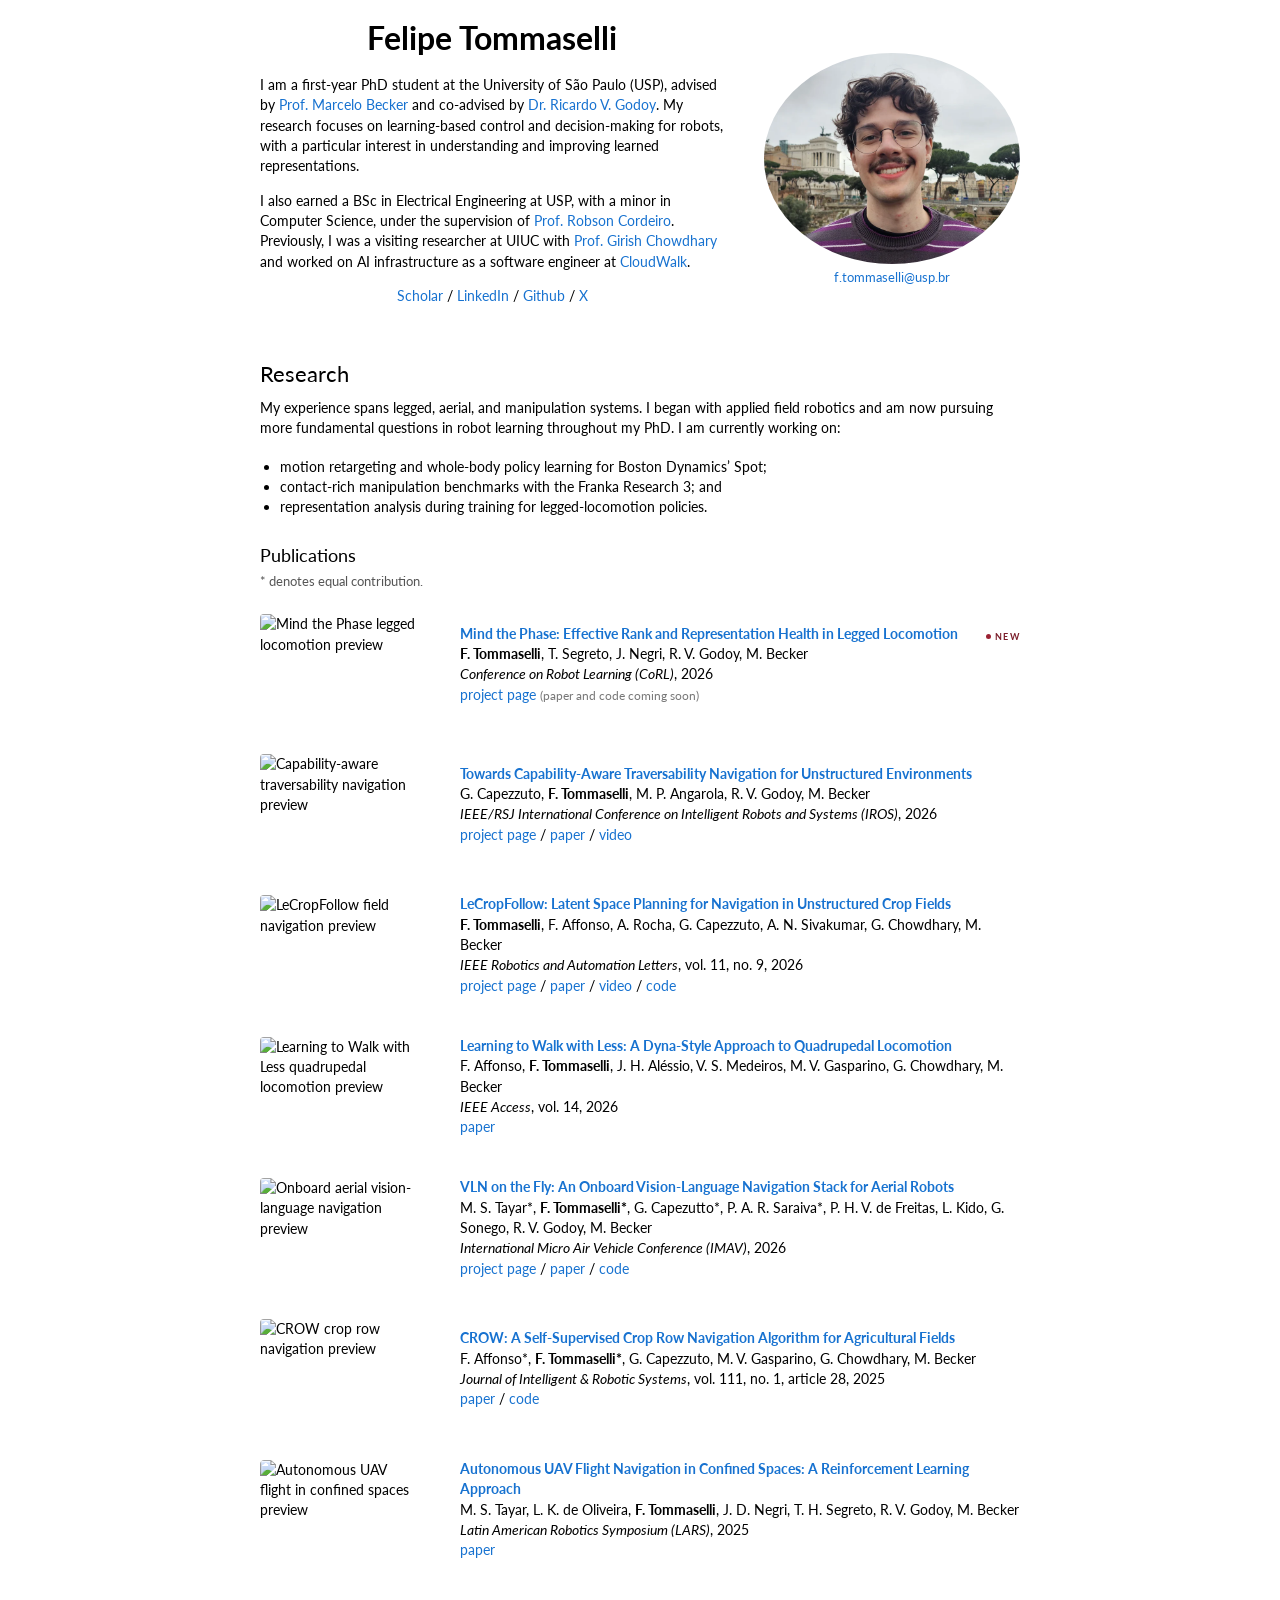
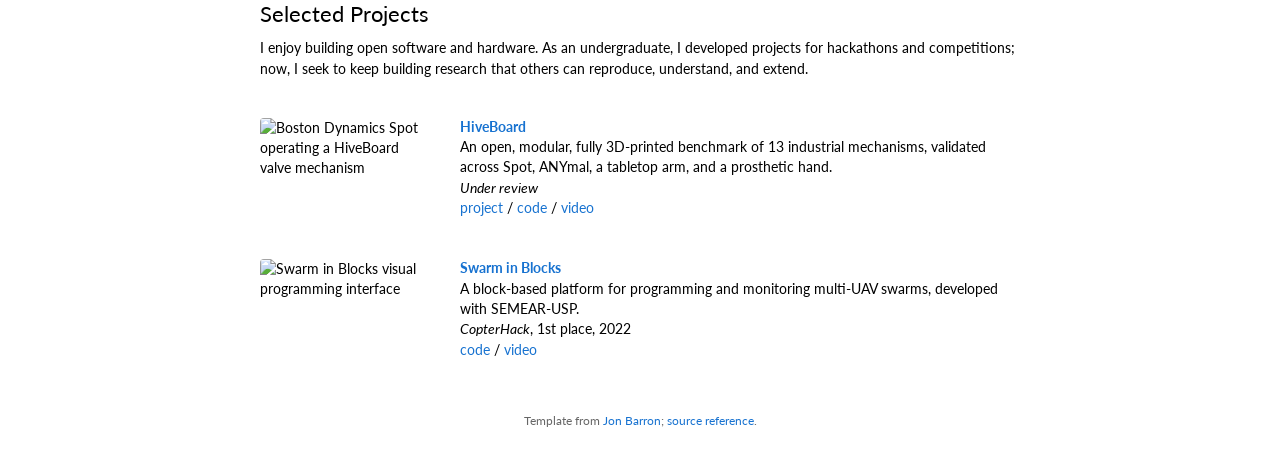
==== index.html @ f94e6b0d "Link Mind the Phase project page" ====
<!DOCTYPE HTML>
<html lang="en">
<head>
  <meta charset="utf-8">
  <meta name="viewport" content="width=device-width, initial-scale=1">
  <meta name="author" content="Felipe Tommaselli">
  <meta name="description" content="Felipe Tommaselli is a PhD student at the University of São Paulo researching robot learning, control, and learned representations.">
  <meta name="google-site-verification" content="r43neCd9XJx82lfIpODkr5CXojvbNkreUWlnUHrsVcg">
  <title>Felipe Tommaselli | Robotics and Robot Learning</title>
  <link rel="canonical" href="https://felipe-tommaselli.github.io/">
  <meta property="og:type" content="profile">
  <meta property="og:title" content="Felipe Tommaselli | Robotics and Robot Learning">
  <meta property="og:description" content="PhD student at the University of São Paulo researching robot learning, control, and learned representations.">
  <meta property="og:url" content="https://felipe-tommaselli.github.io/">
  <meta property="og:image" content="https://felipe-tommaselli.github.io/images/profile.png">
  <meta property="og:image:width" content="800">
  <meta property="og:image:height" content="660">
  <meta property="profile:first_name" content="Felipe">
  <meta property="profile:last_name" content="Tommaselli">
  <meta name="twitter:card" content="summary">
  <meta name="twitter:title" content="Felipe Tommaselli | Robotics and Robot Learning">
  <meta name="twitter:description" content="PhD student at the University of São Paulo researching robot learning, control, and learned representations.">
  <meta name="twitter:image" content="https://felipe-tommaselli.github.io/images/profile.png">
  <meta name="twitter:creator" content="@f_tommaselli">
  <link rel="icon" href="images/favicon.png?v=20260905" type="image/png" sizes="64x64">
  <link rel="preconnect" href="https://fonts.googleapis.com">
  <link rel="preconnect" href="https://fonts.gstatic.com" crossorigin>
  <link rel="stylesheet" href="https://fonts.googleapis.com/css2?family=Lato:wght@400;700&display=swap">
  <link rel="stylesheet" href="stylesheet.css">
  <script type="application/ld+json">
    {
      "@context": "https://schema.org",
      "@type": "Person",
      "@id": "https://felipe-tommaselli.github.io/#person",
      "name": "Felipe Tommaselli",
      "url": "https://felipe-tommaselli.github.io/",
      "image": "https://felipe-tommaselli.github.io/images/profile.png",
      "jobTitle": "PhD Student",
      "affiliation": {
        "@type": "CollegeOrUniversity",
        "name": "University of São Paulo",
        "alternateName": "USP",
        "url": "https://www5.usp.br/"
      },
      "sameAs": [
        "https://scholar.google.com/citations?user=82s0cFIAAAAJ",
        "https://www.linkedin.com/in/felipe-tommaselli-385a9b1a4/",
        "https://github.com/Felipe-Tommaselli",
        "https://x.com/f_tommaselli"
      ]
    }
  </script>
</head>
<body>
  <main class="page">
    <table class="layout" role="presentation">
      <tbody>
        <tr class="header-row">
          <td class="intro-cell">
            <h1 class="name">Felipe Tommaselli</h1>
            <p>
              I am a first-year PhD student at the University of São Paulo (USP), advised by <a href="https://orcid.org/0000-0002-7508-5817" target="_blank" rel="noopener noreferrer">Prof. Marcelo Becker</a> and co-advised by <a href="https://www.ricardovgodoy.com/" target="_blank" rel="noopener noreferrer">Dr. Ricardo V. Godoy</a>. My research focuses on learning-based control and decision-making for robots, with a particular interest in understanding and improving learned representations.
            </p>
            <p>
              I also earned a BSc in Electrical Engineering at USP, with a minor in Computer Science, under the supervision of <a href="https://db.cs.cmu.edu/people/robson-cordeiro/" target="_blank" rel="noopener noreferrer">Prof. Robson Cordeiro</a>. Previously, I was a visiting researcher at UIUC with <a href="https://robotics.illinois.edu/people/girish-chowdhary/" target="_blank" rel="noopener noreferrer">Prof. Girish Chowdhary</a> and worked on AI infrastructure as a software engineer at <a href="https://github.com/cloudwalk" target="_blank" rel="noopener noreferrer">CloudWalk</a>.
            </p>
            <p class="profile-links">
              <a href="https://scholar.google.com/citations?user=82s0cFIAAAAJ&amp;hl=pt-BR" target="_blank" rel="noopener noreferrer">Scholar</a>
              <span aria-hidden="true"> / </span>
              <a href="https://www.linkedin.com/in/felipe-tommaselli-385a9b1a4/" target="_blank" rel="noopener noreferrer">LinkedIn</a>
              <span aria-hidden="true"> / </span>
              <a href="https://github.com/Felipe-Tommaselli" target="_blank" rel="noopener noreferrer">Github</a>
              <span aria-hidden="true"> / </span>
              <a href="https://x.com/f_tommaselli" target="_blank" rel="noopener noreferrer">X</a>
            </p>
          </td>
          <td class="portrait-cell">
            <img class="portrait" src="images/profile.webp?v=20260905" alt="Felipe Tommaselli" width="800" height="660">
            <a class="portrait-email" href="mailto:f.tommaselli@usp.br">f.tommaselli@usp.br</a>
          </td>
        </tr>
      </tbody>
    </table>

    <h2 class="section-heading">Research</h2>
    <p>
      My experience spans legged, aerial, and manipulation systems. I began with applied field robotics and am now pursuing more fundamental questions in robot learning throughout my PhD. I am currently working on:
    </p>
    <ul>
      <li>motion retargeting and whole-body policy learning for Boston Dynamics’ Spot;</li>
      <li>contact-rich manipulation benchmarks with the Franka Research 3; and</li>
      <li>representation analysis during training for legged-locomotion policies.</li>
    </ul>
    <h3>Publications</h3>

    <p class="publication-note">* denotes equal contribution.</p>
    <table class="publications" role="presentation">
      <tbody>
        <tr class="publication-row">
          <td class="preview-cell"><div class="one"><img src="images/publications/mind-the-phase.gif" alt="Mind the Phase legged locomotion preview"></div></td>
          <td class="publication-cell">
            <div class="title-line">
              <a href="https://felipe-tommaselli.github.io/MindThePhase/" target="_blank" rel="noopener noreferrer"><span class="papertitle">Mind the Phase: Effective Rank and Representation Health in Legged Locomotion</span></a>
              <span class="badge-new" aria-label="New publication">NEW</span>
            </div>
            <strong>F. Tommaselli</strong>, T. Segreto, J. Negri, R. V. Godoy, M. Becker
            <br><em>Conference on Robot Learning (CoRL)</em>, 2026
            <br><a href="https://felipe-tommaselli.github.io/MindThePhase/" target="_blank" rel="noopener noreferrer">project page</a> <span class="paper-note">(paper and code coming soon)</span>
          </td>
        </tr>
        <tr class="publication-row">
          <td class="preview-cell"><div class="one"><img class="preview-left" src="images/publications/capability-aware-traversability.gif" alt="Capability-aware traversability navigation preview"></div></td>
          <td class="publication-cell">
            <a href="https://capability-aware-traversability.github.io/" target="_blank" rel="noopener noreferrer"><span class="papertitle">Towards Capability-Aware Traversability Navigation for Unstructured Environments</span></a>
            <br>G. Capezzuto, <strong>F. Tommaselli</strong>, M. P. Angarola, R. V. Godoy, M. Becker
            <br><em>IEEE/RSJ International Conference on Intelligent Robots and Systems (IROS)</em>, 2026
            <br><a href="https://capability-aware-traversability.github.io/" target="_blank" rel="noopener noreferrer">project page</a> / <a href="https://arxiv.org/abs/2607.20679" target="_blank" rel="noopener noreferrer">paper</a> / <a href="https://www.youtube.com/watch?v=6MZS3EgpG2I" target="_blank" rel="noopener noreferrer">video</a>
          </td>
        </tr>
        <tr class="publication-row">
          <td class="preview-cell"><div class="one"><img src="images/publications/lecropfollow.gif" alt="LeCropFollow field navigation preview"></div></td>
          <td class="publication-cell">
            <a href="https://felipe-tommaselli.github.io/lecropfollow/" target="_blank" rel="noopener noreferrer"><span class="papertitle">LeCropFollow: Latent Space Planning for Navigation in Unstructured Crop Fields</span></a>
            <br><strong>F. Tommaselli</strong>, F. Affonso, A. Rocha, G. Capezzuto, A. N. Sivakumar, G. Chowdhary, M. Becker
            <br><em>IEEE Robotics and Automation Letters</em>, vol. 11, no. 9, 2026
            <br><a href="https://felipe-tommaselli.github.io/lecropfollow/" target="_blank" rel="noopener noreferrer">project page</a> / <a href="https://ieeexplore.ieee.org/document/11594425" target="_blank" rel="noopener noreferrer">paper</a> / <a href="https://www.youtube.com/watch?v=hV1fDjQsgOs" target="_blank" rel="noopener noreferrer">video</a> / <a href="https://github.com/Felipe-Tommaselli/lecropfollow" target="_blank" rel="noopener noreferrer">code</a>
          </td>
        </tr>
        <tr class="publication-row">
          <td class="preview-cell"><div class="one"><img src="images/publications/learning-to-walk-with-less.gif" alt="Learning to Walk with Less quadrupedal locomotion preview"></div></td>
          <td class="publication-cell">
            <a href="https://arxiv.org/abs/2509.06296" target="_blank" rel="noopener noreferrer"><span class="papertitle">Learning to Walk with Less: A Dyna-Style Approach to Quadrupedal Locomotion</span></a>
            <br>F. Affonso, <strong>F. Tommaselli</strong>, J. H. Aléssio, V. S. Medeiros, M. V. Gasparino, G. Chowdhary, M. Becker
            <br><em>IEEE Access</em>, vol. 14, 2026
            <br><a href="https://arxiv.org/abs/2509.06296" target="_blank" rel="noopener noreferrer">paper</a>
          </td>
        </tr>
        <tr class="publication-row">
          <td class="preview-cell"><div class="one"><img src="images/publications/vln-on-the-fly.gif" alt="Onboard aerial vision-language navigation preview"></div></td>
          <td class="publication-cell">
            <a href="https://vln-on-the-fly.github.io/" target="_blank" rel="noopener noreferrer"><span class="papertitle">VLN on the Fly: An Onboard Vision-Language Navigation Stack for Aerial Robots</span></a>
            <br>M. S. Tayar*, <strong>F. Tommaselli*</strong>, G. Capezutto*, P. A. R. Saraiva*, P. H. V. de Freitas, L. Kido, G. Sonego, R. V. Godoy, M. Becker
            <br><em>International Micro Air Vehicle Conference (IMAV)</em>, 2026
            <br><a href="https://vln-on-the-fly.github.io/" target="_blank" rel="noopener noreferrer">project page</a> / <a href="https://www.researchgate.net/publication/412189747_VLN_on_the_Fly_An_Onboard_Vision-Language_Navigation_Stack_for_Aerial_Robots" target="_blank" rel="noopener noreferrer">paper</a> / <a href="https://github.com/peDrontonio/VLNontheFly" target="_blank" rel="noopener noreferrer">code</a>
          </td>
        </tr>
        <tr class="publication-row">
          <td class="preview-cell"><div class="one"><img src="images/publications/crow.gif" alt="CROW crop row navigation preview"></div></td>
          <td class="publication-cell">
            <a href="https://link.springer.com/article/10.1007/s10846-025-02219-2" target="_blank" rel="noopener noreferrer"><span class="papertitle">CROW: A Self-Supervised Crop Row Navigation Algorithm for Agricultural Fields</span></a>
            <br>F. Affonso*, <strong>F. Tommaselli*</strong>, G. Capezzuto, M. V. Gasparino, G. Chowdhary, M. Becker
            <br><em>Journal of Intelligent &amp; Robotic Systems</em>, vol. 111, no. 1, article 28, 2025
            <br><a href="https://link.springer.com/article/10.1007/s10846-025-02219-2" target="_blank" rel="noopener noreferrer">paper</a> / <a href="https://github.com/faffonso/CROW" target="_blank" rel="noopener noreferrer">code</a>
          </td>
        </tr>
        <tr class="publication-row">
          <td class="preview-cell"><div class="one uav-focus-frame"><img class="uav-focus" src="images/publications/uav-confined-spaces.gif" alt="Autonomous UAV flight in confined spaces preview"></div></td>
          <td class="publication-cell">
            <a href="https://arxiv.org/abs/2508.16807" target="_blank" rel="noopener noreferrer"><span class="papertitle">Autonomous UAV Flight Navigation in Confined Spaces: A Reinforcement Learning Approach</span></a>
            <br>M. S. Tayar, L. K. de Oliveira, <strong>F. Tommaselli</strong>, J. D. Negri, T. H. Segreto, R. V. Godoy, M. Becker
            <br><em>Latin American Robotics Symposium (LARS)</em>, 2025
            <br><a href="https://arxiv.org/abs/2508.16807" target="_blank" rel="noopener noreferrer">paper</a>
          </td>
        </tr>
        <!-- <tr class="publication-row">
          <td class="preview-cell"><div class="one"><img src="images/publications/cropfollowrl.gif" alt="CropFollowRL under-canopy navigation preview"></div></td>
          <td class="publication-cell">
            <a href="https://nature-bots.github.io/assets/camera-ready/CropFollowRL_Arun.pdf" target="_blank" rel="noopener noreferrer"><span class="papertitle">CropFollowRL: Learning Under-Canopy Navigation Policy with Keypoints Abstraction</span></a>
            <br>A. N. Sivakumar, N. Wang, <strong>F. Tommaselli</strong>, M. V. Gasparino, M. Becker, G. Chowdhary
            <br><em>RSS Workshop on Navigation and Mobile Manipulation in Challenging Environments</em>, 2024
            <br><a href="https://nature-bots.github.io/assets/camera-ready/CropFollowRL_Arun.pdf" target="_blank" rel="noopener noreferrer">paper</a> / <a href="https://uofi.box.com/s/09xeqz4wekoiujke7fea0msdipiaoj9e" target="_blank" rel="noopener noreferrer">video</a>
          </td>
        </tr> -->
      </tbody>
    </table>

    <h2 class="section-heading">Selected Projects</h2>
    <p class="project-intro">
      I enjoy building open software and hardware. As an undergraduate, I developed projects for hackathons and competitions; now, I seek to keep building research that others can reproduce, understand, and extend.
    </p>
    <table class="projects" role="presentation">
      <tbody>
        <tr class="project-row">
          <td class="preview-cell"><div class="one"><img src="images/projects/hiveboard.webp" alt="Boston Dynamics Spot operating a HiveBoard valve mechanism"></div></td>
          <td class="project-cell">
            <a href="https://hiveboard-bench.github.io/" target="_blank" rel="noopener noreferrer"><span class="project-title">HiveBoard</span></a>
            <br>An open, modular, fully 3D-printed benchmark of 13 industrial mechanisms, validated across Spot, ANYmal, a tabletop arm, and a prosthetic hand.
            <br><em>Under review</em>
            <br><a href="https://hiveboard-bench.github.io/" target="_blank" rel="noopener noreferrer">project</a> / <a href="https://github.com/EESC-LabRoM/HiveBoard" target="_blank" rel="noopener noreferrer">code</a> / <a href="https://www.youtube.com/watch?v=kaYB_Oc64nA" target="_blank" rel="noopener noreferrer">video</a>
          </td>
        </tr>
        <tr class="project-row">
          <td class="preview-cell"><div class="one"><img src="images/projects/swarm-in-blocks.webp" alt="Swarm in Blocks visual programming interface"></div></td>
          <td class="project-cell">
            <a href="https://github.com/Grupo-SEMEAR-USP/swarm_in_blocks" target="_blank" rel="noopener noreferrer"><span class="project-title">Swarm in Blocks</span></a>
            <br>A block-based platform for programming and monitoring multi-UAV swarms, developed with SEMEAR-USP.
            <br><em>CopterHack</em>, 1st place, 2022
            <br><a href="https://github.com/Grupo-SEMEAR-USP/swarm_in_blocks" target="_blank" rel="noopener noreferrer">code</a> / <a href="https://www.youtube.com/watch?v=5C-1rRnyiE8" target="_blank" rel="noopener noreferrer">video</a>
          </td>
        </tr>
        <!-- <tr class="project-row">
          <td class="preview-cell"><div class="one"><img src="images/projects/harpia.webp" alt="Harpia autonomous UAV at the Flying Robots League"></div></td>
          <td class="project-cell">
            <a href="https://eesc.usp.br/noticias/posts_s.php?guid=46457&amp;termid=not_gerais" target="_blank" rel="noopener noreferrer"><span class="project-title">Harpia Autonomous UAV</span></a>
            <br>An autonomous UAV developed from scratch with SEMEAR-USP for GPS-denied indoor missions. This work later evolved into MIRA OS.
            <br><em>RoboCup Flying Robots League</em>, 2nd place, 2022
          </td>
        </tr> -->
      </tbody>
    </table>

    <footer>
      Template from <a href="https://jonbarron.info/" target="_blank" rel="noopener noreferrer">Jon Barron</a>; <a href="https://github.com/jonbarron/jonbarron.github.io" target="_blank" rel="noopener noreferrer">source reference</a>.
    </footer>
  </main>
</body>
</html>
---- stylesheet.css ----
body {
  margin: 0;
  color: #000;
  background: #fff;
  font-family: Lato, Verdana, Helvetica, sans-serif;
  font-size: 14px;
  line-height: 1.45;
}

a {
  color: #1772d0;
  text-decoration: none;
}

a:focus,
a:hover {
  color: #f09228;
  text-decoration: none;
}

.page {
  width: min(100% - 32px, 800px);
  margin: 0 auto;
}

.layout,
.publications,
.projects {
  width: 100%;
  border: 0;
  border-spacing: 0;
  border-collapse: separate;
}

.header-row > td {
  padding: 2.5%;
  vertical-align: middle;
}

.intro-cell {
  width: 63%;
}

.portrait-cell {
  width: 37%;
  max-width: 37%;
}

.name {
  margin: 0 0 20px;
  text-align: center;
  font-size: 32px;
  line-height: 1.1;
}

.profile-links {
  text-align: center;
}

.portrait {
  display: block;
  width: 100%;
  max-width: 280px;
  height: auto;
  margin: 0 auto;
  border-radius: 50%;
}

.portrait-email {
  display: block;
  margin-top: 4px;
  text-align: center;
  font-size: 13px;
}

h2.section-heading {
  margin: 18px 2.5% 4px;
  font-size: 22px;
  font-weight: 400;
}

h3 {
  margin: 24px 2.5% 4px;
  font-size: 18px;
  font-weight: 400;
}

h2.section-heading + p {
  margin: 8px 2.5% 18px;
}

.project-intro {
  margin: 8px 2.5% 4px;
}

.publication-note {
  margin: 0 2.5% 4px;
  color: #555;
  font-size: 13px;
}

.publication-row > td,
.project-row > td {
  padding: 20px;
  vertical-align: middle;
}

.preview-cell {
  width: 20%;
}

.publication-cell,
.project-cell {
  width: 80%;
}

.one {
  width: 160px;
  height: 100px;
  max-width: 100%;
  margin: 0 auto;
}

.one img {
  display: block;
  width: 100%;
  height: 100%;
  object-fit: cover;
  border-radius: 4px;
}

.uav-focus-frame {
  overflow: hidden;
  border-radius: 4px;
}

.one img.uav-focus {
  transform-origin: 55% 47%;
  animation: uav-focus-zoom 8.74s linear infinite;
}

@keyframes uav-focus-zoom {
  0%,
  11% {
    transform: scale(1);
  }

  88%,
  100% {
    transform: scale(2.2);
  }
}

.one img.preview-left {
  object-position: left center;
}

.papertitle,
.project-title {
  font-weight: 700;
}

.title-line {
  display: flex;
  align-items: baseline;
  justify-content: space-between;
  gap: 12px;
}

.badge-new {
  display: flex;
  flex: 0 0 auto;
  align-items: center;
  gap: 4px;
  padding: 2px 0 1px;
  color: #7b1e2b;
  font-size: 9px;
  font-weight: 700;
  line-height: 1.3;
  letter-spacing: 0.14em;
  text-transform: uppercase;
}

.badge-new::before {
  content: "";
  width: 5px;
  height: 5px;
  border-radius: 50%;
  background: #9b2233;
  animation: badge-pulse 2s ease-in-out infinite;
}

@keyframes badge-pulse {
  0%, 100% {
    opacity: 1;
    transform: scale(1);
  }
  50% {
    opacity: 0.35;
    transform: scale(0.72);
  }
}

@media (prefers-reduced-motion: reduce) {
  .badge-new::before {
    animation: none;
  }
}

.paper-note {
  color: #777;
  font-size: 12px;
}

footer {
  padding: 32px 2.5% 24px;
  color: #666;
  text-align: center;
  font-size: 12px;
}

@media (max-width: 600px) {
  .page {
    width: min(100% - 24px, 800px);
  }

  .header-row,
  .publication-row,
  .project-row {
    display: flex;
    flex-direction: column;
  }

  .header-row > td,
  .publication-row > td,
  .project-row > td,
  .intro-cell,
  .portrait-cell,
  .preview-cell,
  .publication-cell,
  .project-cell {
    box-sizing: border-box;
    width: 100%;
    max-width: none;
  }

  .portrait-cell {
    order: -1;
    padding-bottom: 0;
  }

  .portrait {
    max-width: 190px;
  }

  .name {
    font-size: 28px;
  }

  .publication-row > td,
  .project-row > td {
    padding: 10px 2.5%;
  }

  .preview-cell {
    padding-top: 22px !important;
  }

  .one {
    max-width: 160px;
  }
}
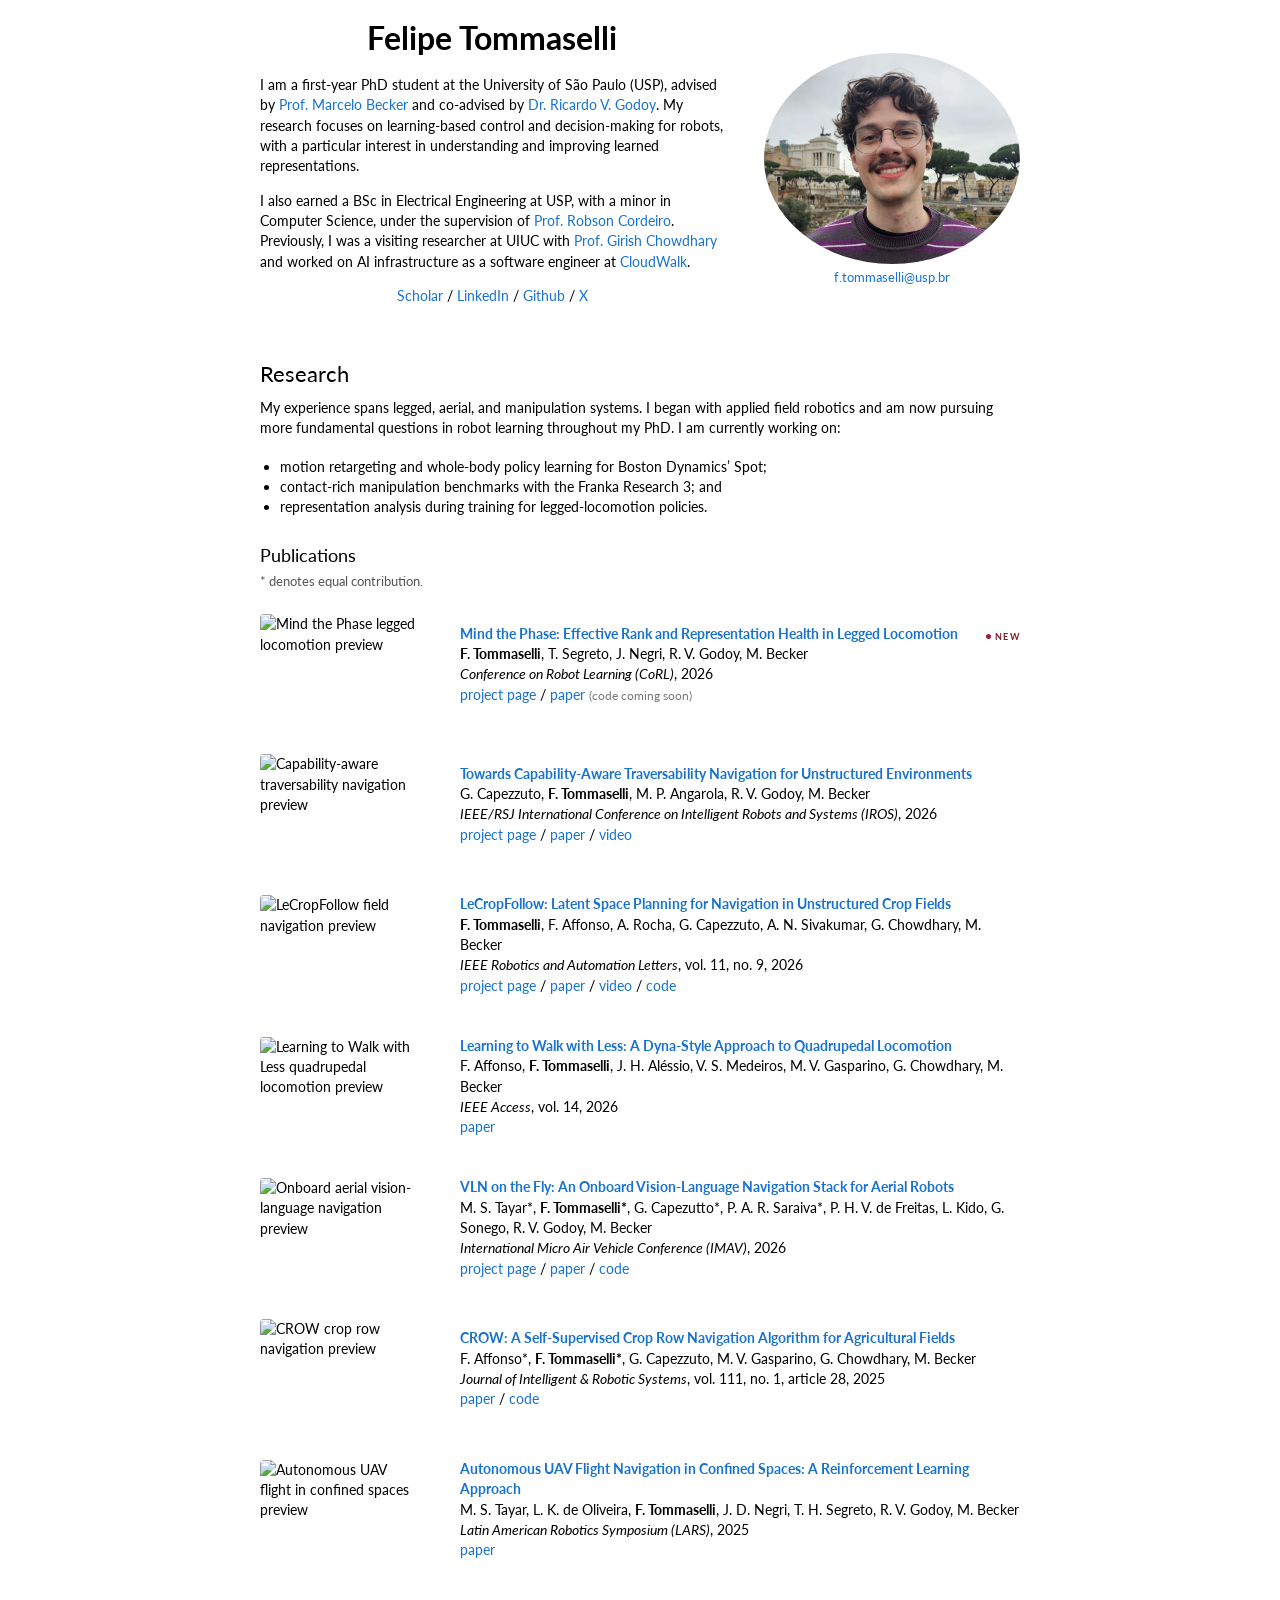
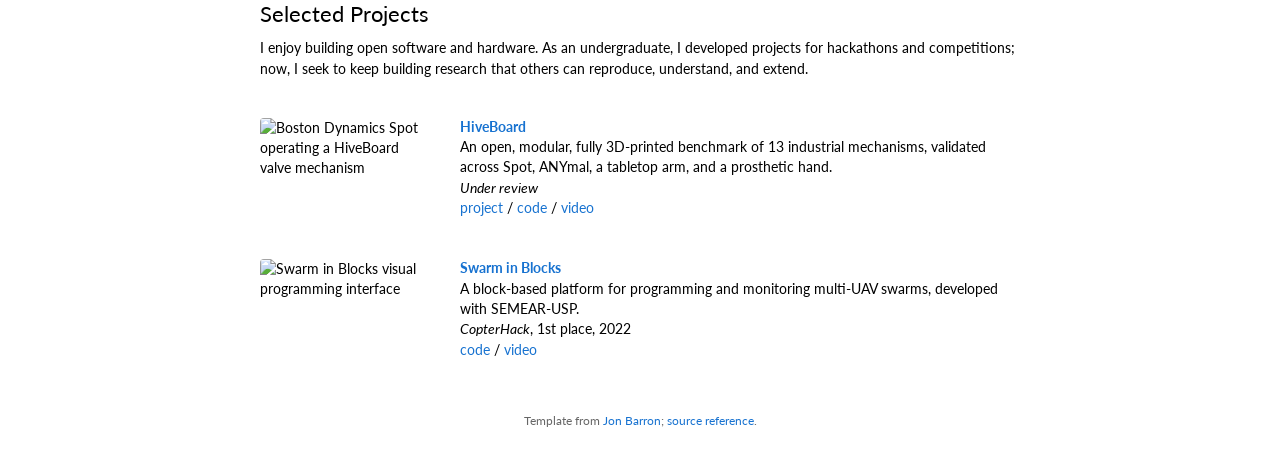
==== commit eda3a386: "add Mind the Phase paper link" ====
--- a/index.html
+++ b/index.html
@@ -105,7 +105,7 @@
             </div>
             <strong>F. Tommaselli</strong>, T. Segreto, J. Negri, R. V. Godoy, M. Becker
             <br><em>Conference on Robot Learning (CoRL)</em>, 2026
-            <br><a href="https://felipe-tommaselli.github.io/MindThePhase/" target="_blank" rel="noopener noreferrer">project page</a> <span class="paper-note">(paper and code coming soon)</span>
+            <br><a href="https://felipe-tommaselli.github.io/MindThePhase/" target="_blank" rel="noopener noreferrer">project page</a> / <a href="https://arxiv.org/abs/2609.06958" target="_blank" rel="noopener noreferrer">paper</a> <span class="paper-note">(code coming soon)</span>
           </td>
         </tr>
         <tr class="publication-row">
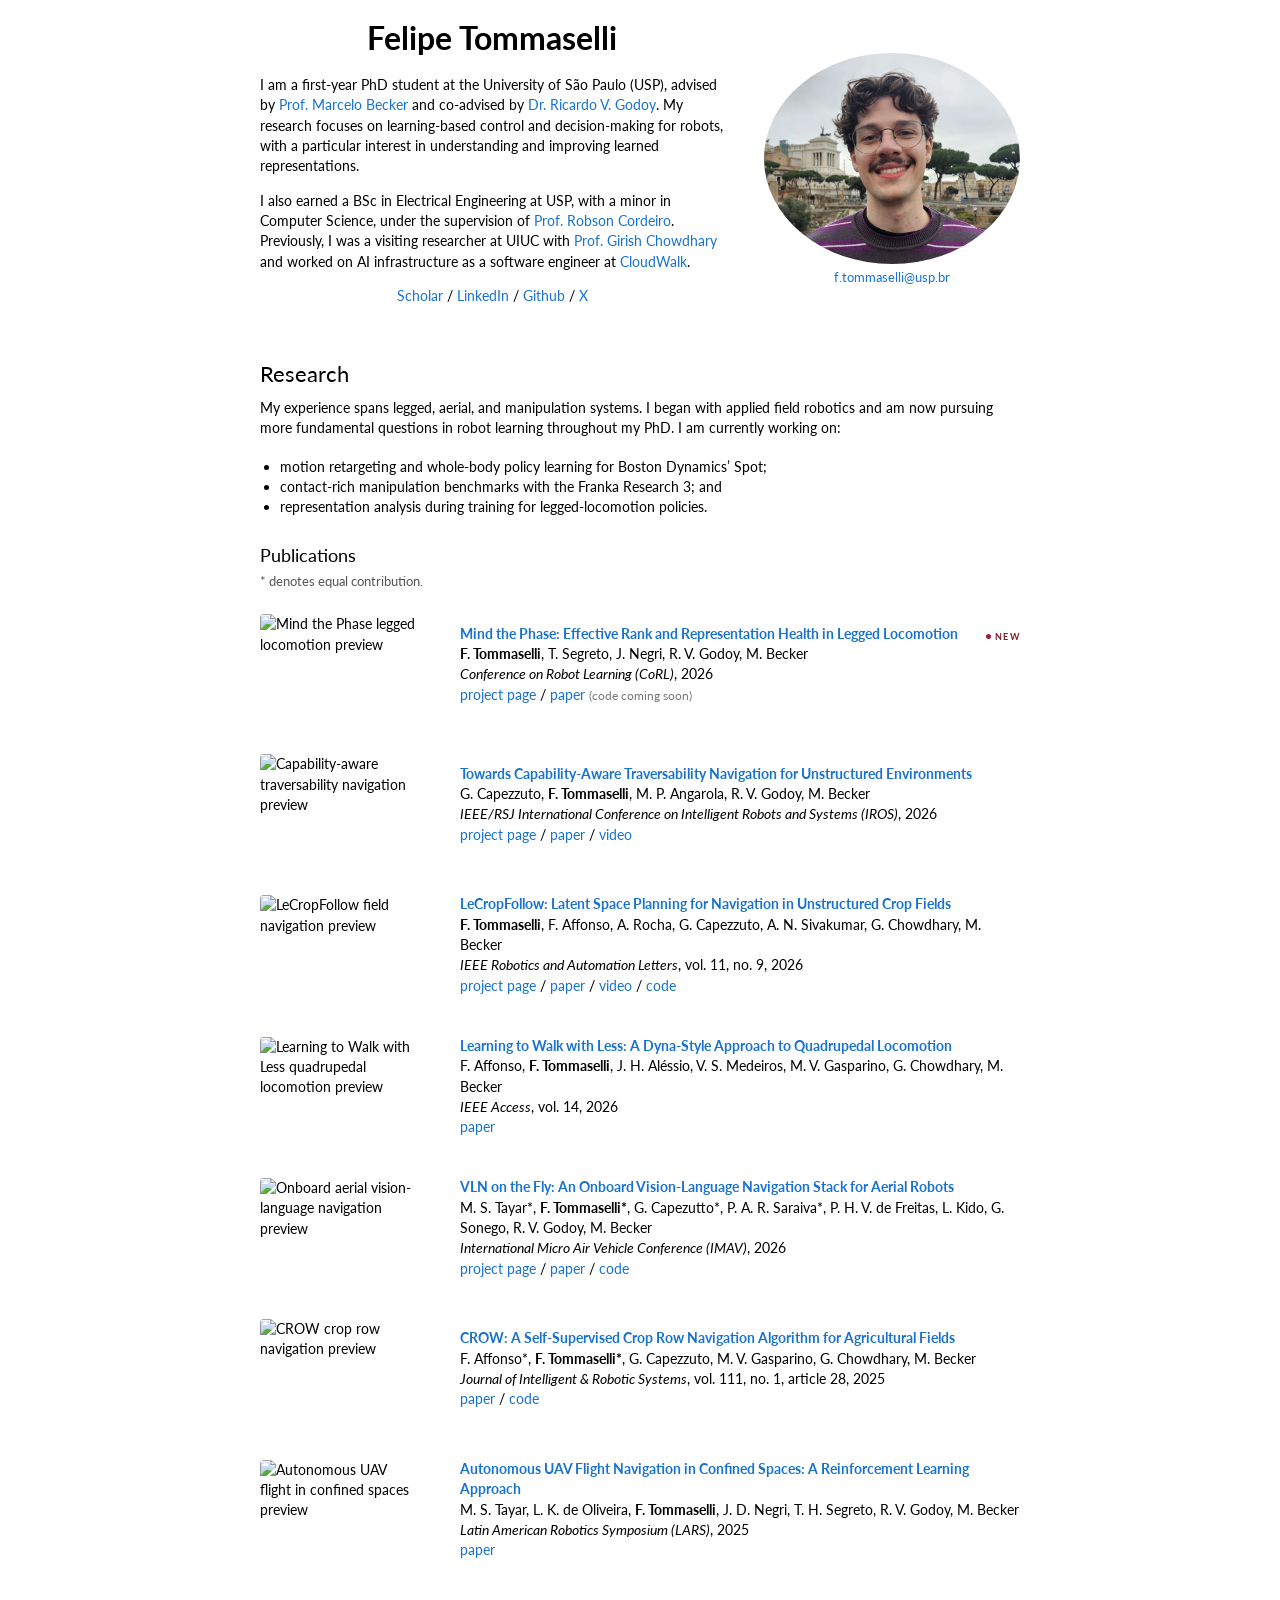
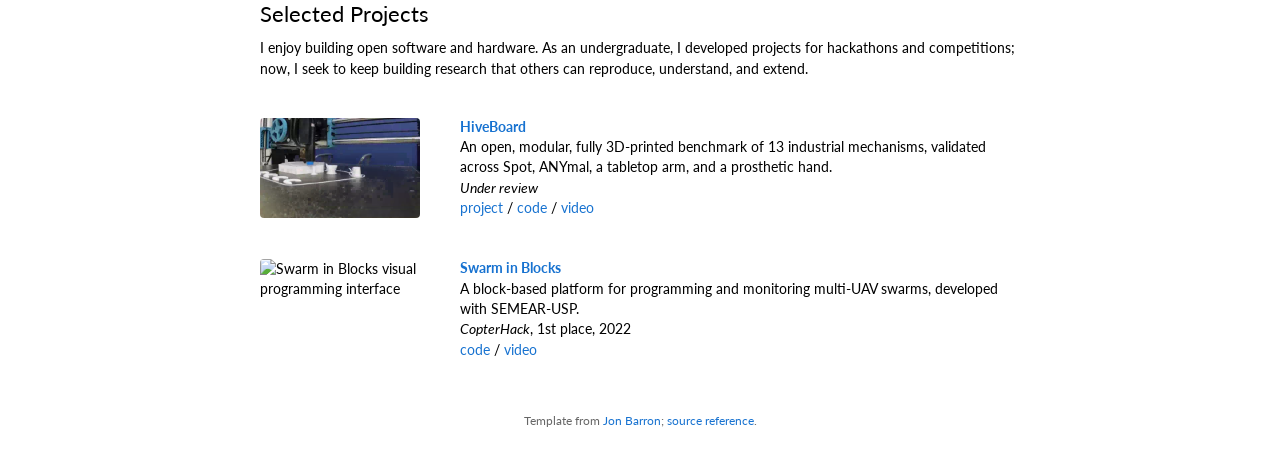
==== commit 17214c9d: "update HiveBoard preview" ====
--- a/index.html
+++ b/index.html
@@ -181,7 +181,7 @@
     <table class="projects" role="presentation">
       <tbody>
         <tr class="project-row">
-          <td class="preview-cell"><div class="one"><img src="images/projects/hiveboard.webp" alt="Boston Dynamics Spot operating a HiveBoard valve mechanism"></div></td>
+          <td class="preview-cell"><div class="one"><img src="images/projects/hiveboard.webp" alt="HiveBoard modules being 3D printed and assembled"></div></td>
           <td class="project-cell">
             <a href="https://hiveboard-bench.github.io/" target="_blank" rel="noopener noreferrer"><span class="project-title">HiveBoard</span></a>
             <br>An open, modular, fully 3D-printed benchmark of 13 industrial mechanisms, validated across Spot, ANYmal, a tabletop arm, and a prosthetic hand.
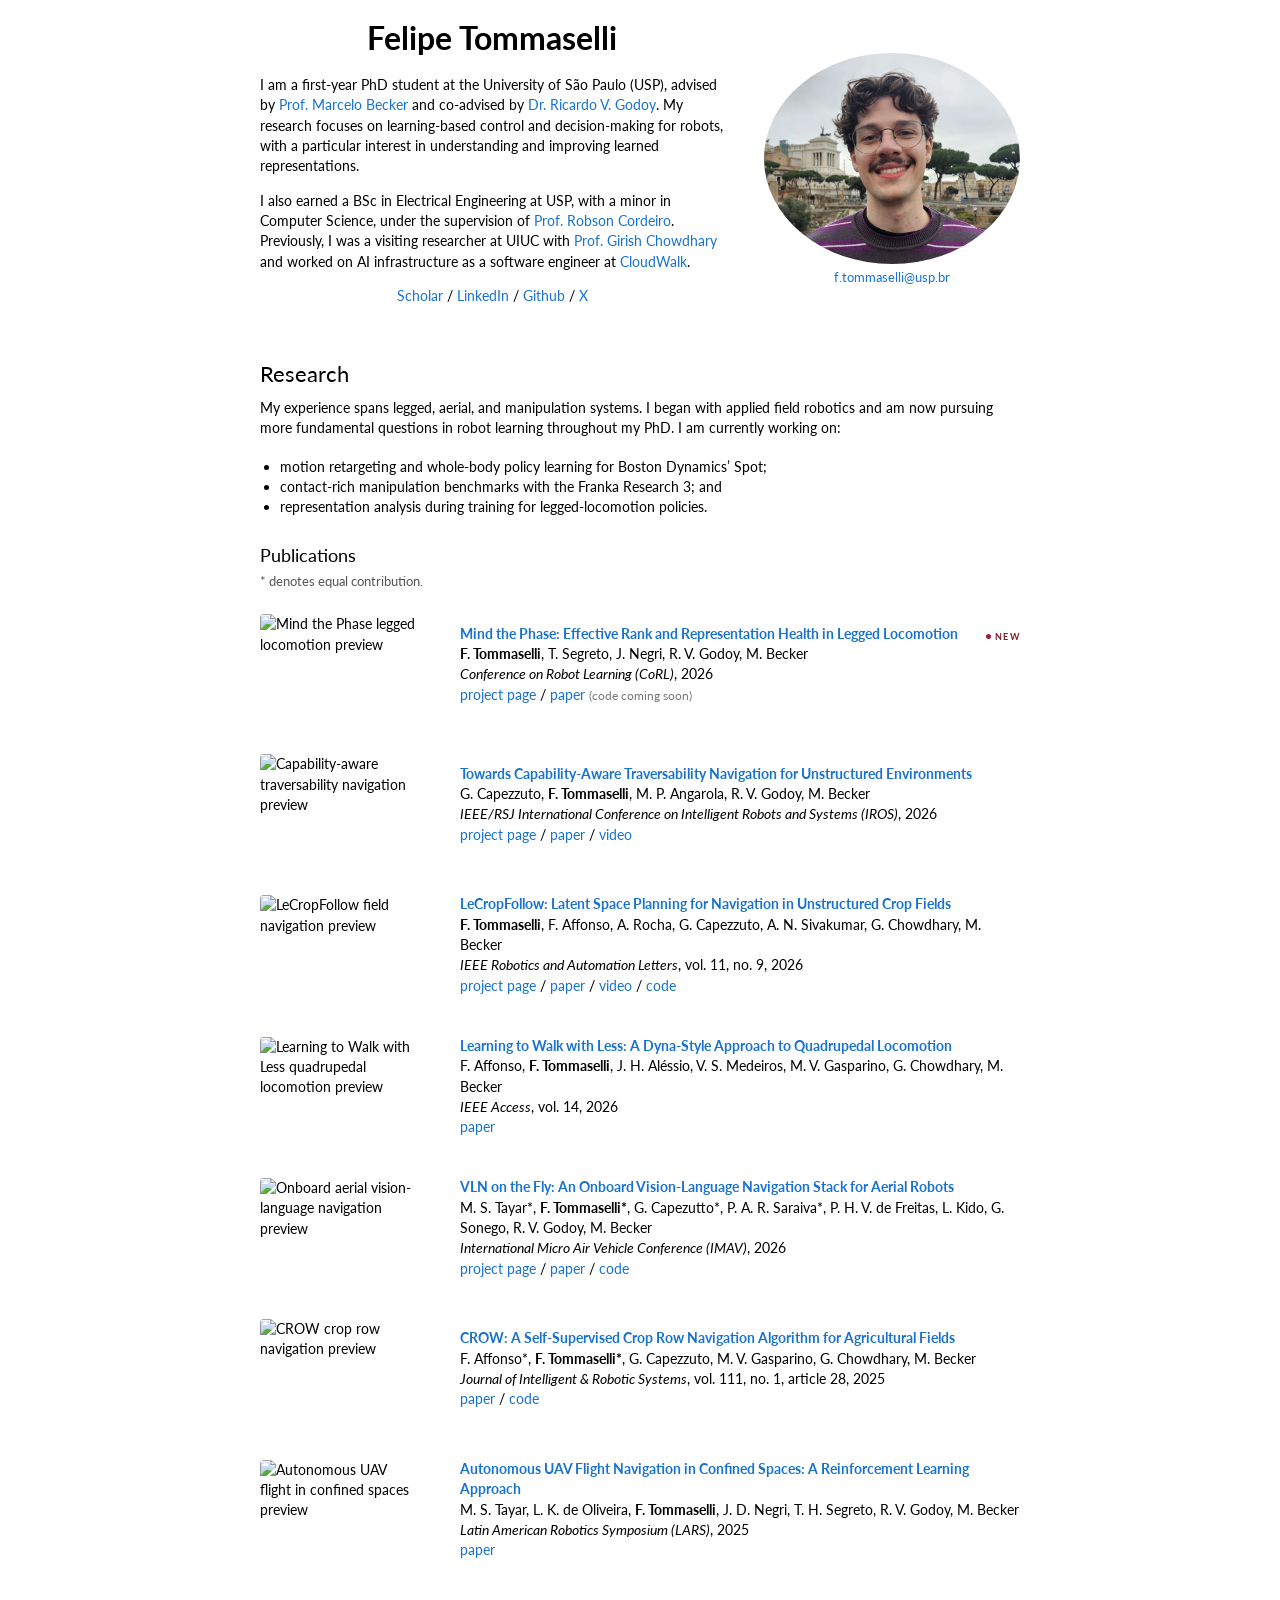
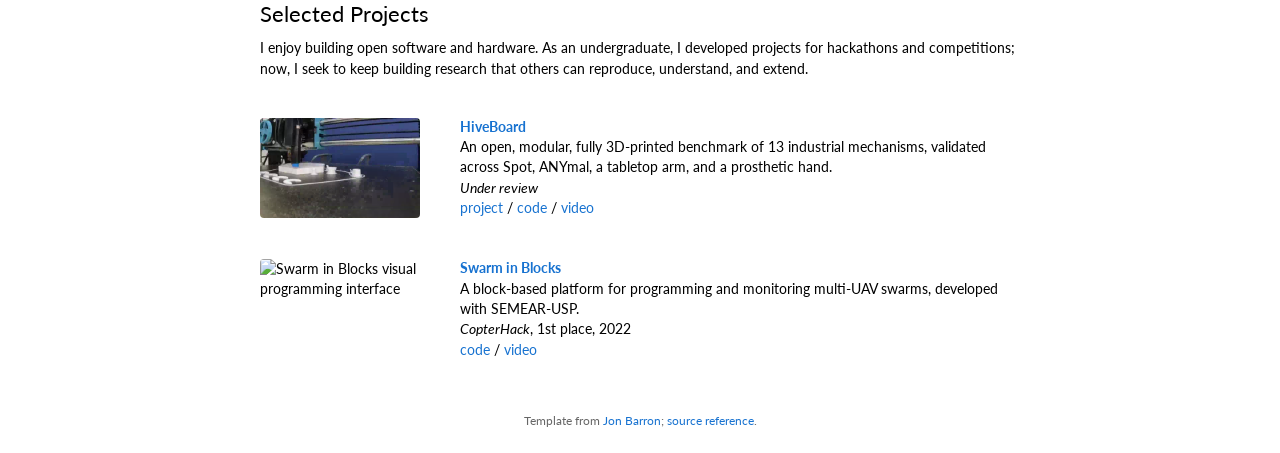
==== commit 4d7fdd87: "Move Mind the Phase project page to /mindthephase/ and redirect old URLs" ====
--- a/index.html
+++ b/index.html
@@ -100,12 +100,12 @@
           <td class="preview-cell"><div class="one"><img src="images/publications/mind-the-phase.gif" alt="Mind the Phase legged locomotion preview"></div></td>
           <td class="publication-cell">
             <div class="title-line">
-              <a href="https://felipe-tommaselli.github.io/MindThePhase/" target="_blank" rel="noopener noreferrer"><span class="papertitle">Mind the Phase: Effective Rank and Representation Health in Legged Locomotion</span></a>
+              <a href="https://felipe-tommaselli.github.io/mindthephase/" target="_blank" rel="noopener noreferrer"><span class="papertitle">Mind the Phase: Effective Rank and Representation Health in Legged Locomotion</span></a>
               <span class="badge-new" aria-label="New publication">NEW</span>
             </div>
             <strong>F. Tommaselli</strong>, T. Segreto, J. Negri, R. V. Godoy, M. Becker
             <br><em>Conference on Robot Learning (CoRL)</em>, 2026
-            <br><a href="https://felipe-tommaselli.github.io/MindThePhase/" target="_blank" rel="noopener noreferrer">project page</a> / <a href="https://arxiv.org/abs/2609.06958" target="_blank" rel="noopener noreferrer">paper</a> <span class="paper-note">(code coming soon)</span>
+            <br><a href="https://felipe-tommaselli.github.io/mindthephase/" target="_blank" rel="noopener noreferrer">project page</a> / <a href="https://arxiv.org/abs/2609.06958" target="_blank" rel="noopener noreferrer">paper</a> <span class="paper-note">(code coming soon)</span>
           </td>
         </tr>
         <tr class="publication-row">
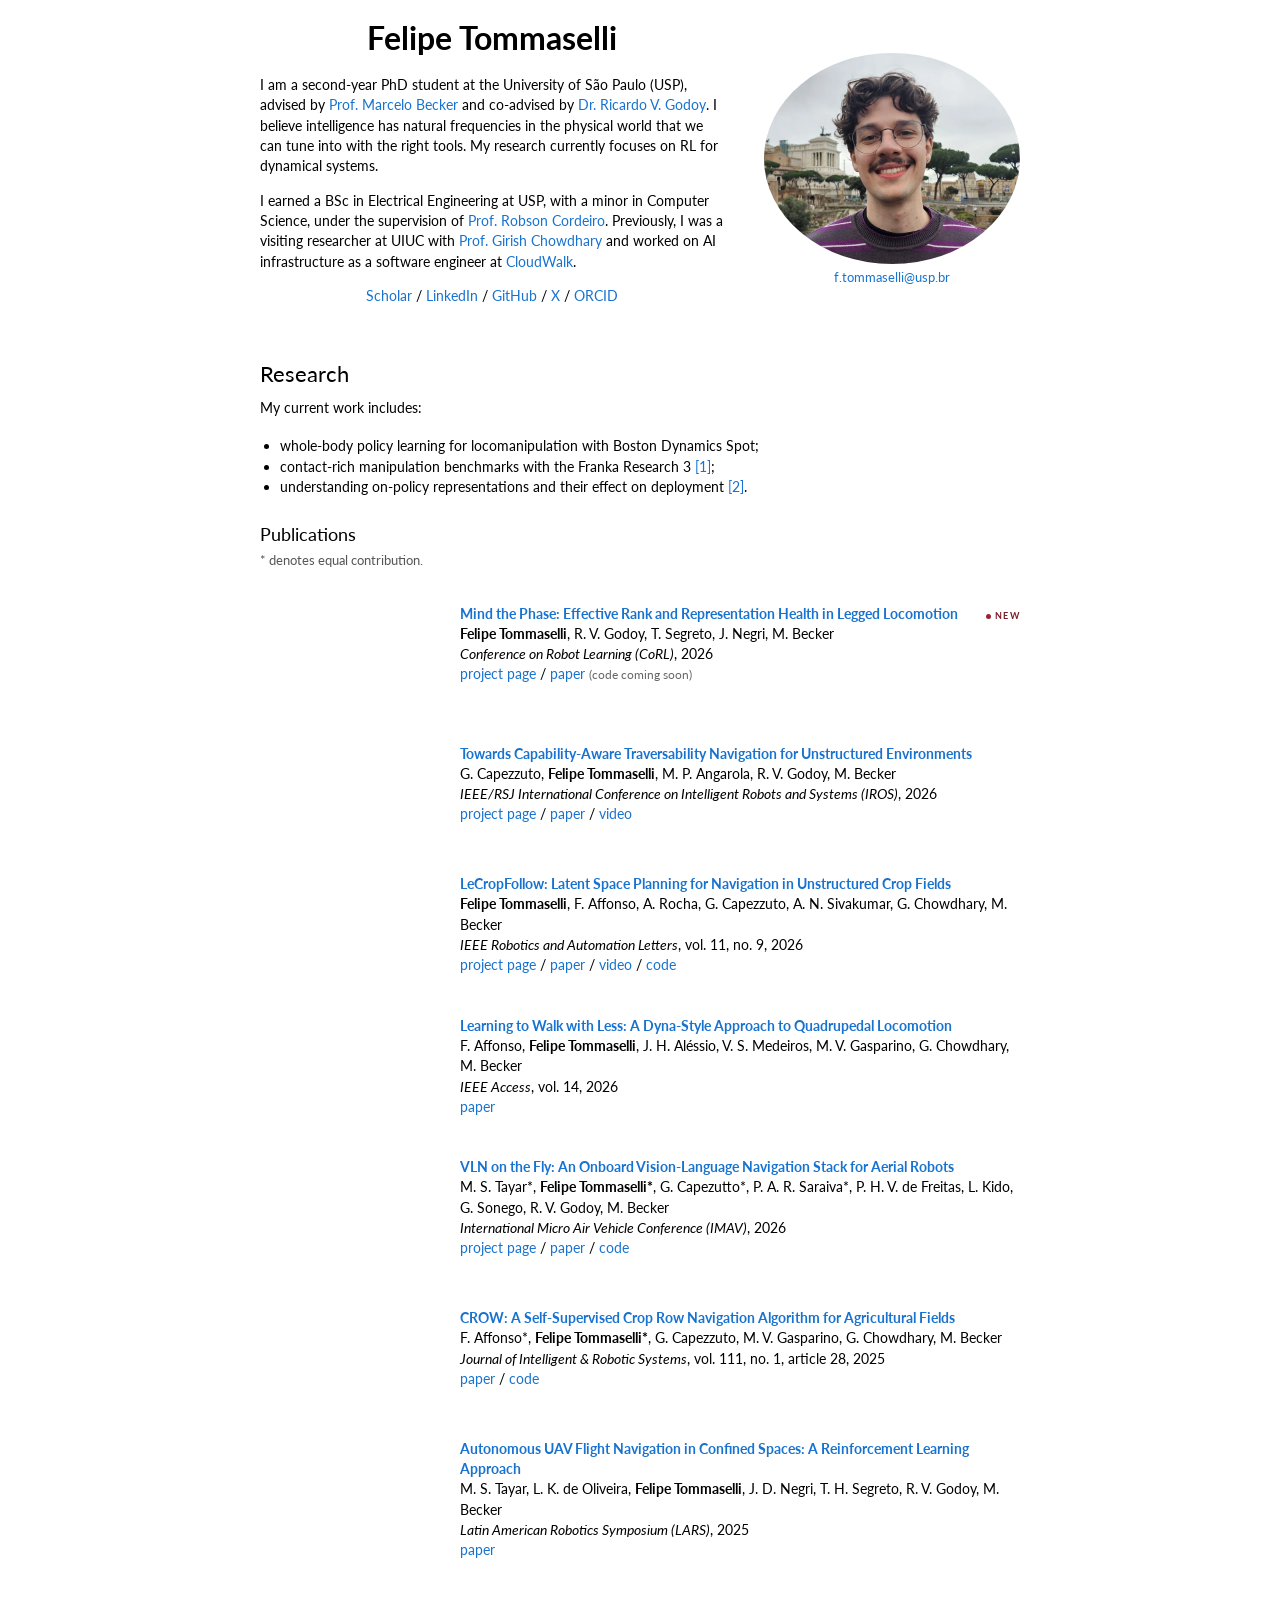
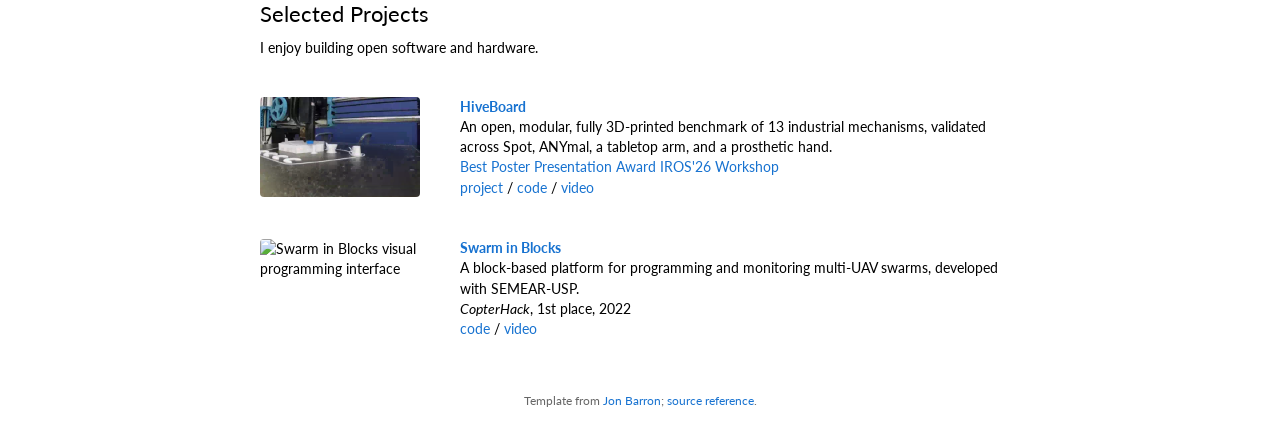
==== commit d011cb67: "hiverboard award update + videos instead of gifs" ====
--- a/index.html
+++ b/index.html
@@ -3,75 +3,97 @@
 <head>
   <meta charset="utf-8">
   <meta name="viewport" content="width=device-width, initial-scale=1">
+  <meta name="robots" content="index, follow, max-image-preview:large">
   <meta name="author" content="Felipe Tommaselli">
-  <meta name="description" content="Felipe Tommaselli is a PhD student at the University of São Paulo researching robot learning, control, and learned representations.">
+  <meta name="description" content="Felipe Tommaselli is a PhD student at the University of São Paulo researching robot learning, RL, and learned representations.">
   <meta name="google-site-verification" content="r43neCd9XJx82lfIpODkr5CXojvbNkreUWlnUHrsVcg">
-  <title>Felipe Tommaselli | Robotics and Robot Learning</title>
+  <title>Felipe Tommaselli</title>
   <link rel="canonical" href="https://felipe-tommaselli.github.io/">
   <meta property="og:type" content="profile">
-  <meta property="og:title" content="Felipe Tommaselli | Robotics and Robot Learning">
-  <meta property="og:description" content="PhD student at the University of São Paulo researching robot learning, control, and learned representations.">
+  <meta property="og:title" content="Felipe Tommaselli | Robots Learning">
+  <meta property="og:description" content="PhD student at the University of São Paulo researching robot learning, RL, and learned representations.">
   <meta property="og:url" content="https://felipe-tommaselli.github.io/">
   <meta property="og:image" content="https://felipe-tommaselli.github.io/images/profile.png">
+  <meta property="og:image:alt" content="Felipe Tommaselli, PhD Student at USP">
   <meta property="og:image:width" content="800">
   <meta property="og:image:height" content="660">
   <meta property="profile:first_name" content="Felipe">
   <meta property="profile:last_name" content="Tommaselli">
   <meta name="twitter:card" content="summary">
-  <meta name="twitter:title" content="Felipe Tommaselli | Robotics and Robot Learning">
-  <meta name="twitter:description" content="PhD student at the University of São Paulo researching robot learning, control, and learned representations.">
+  <meta name="twitter:title" content="Felipe Tommaselli | Robots Learning">
+  <meta name="twitter:description" content="PhD student at the University of São Paulo researching robot learning, RL, and learned representations.">
   <meta name="twitter:image" content="https://felipe-tommaselli.github.io/images/profile.png">
   <meta name="twitter:creator" content="@f_tommaselli">
   <link rel="icon" href="images/favicon.png?v=20260905" type="image/png" sizes="64x64">
   <link rel="preconnect" href="https://fonts.googleapis.com">
   <link rel="preconnect" href="https://fonts.gstatic.com" crossorigin>
   <link rel="stylesheet" href="https://fonts.googleapis.com/css2?family=Lato:wght@400;700&display=swap">
-  <link rel="stylesheet" href="stylesheet.css">
+  <link rel="stylesheet" href="stylesheet.css?v=20261015">
   <script type="application/ld+json">
     {
       "@context": "https://schema.org",
-      "@type": "Person",
-      "@id": "https://felipe-tommaselli.github.io/#person",
-      "name": "Felipe Tommaselli",
+      "@type": "ProfilePage",
+      "@id": "https://felipe-tommaselli.github.io/#profile",
       "url": "https://felipe-tommaselli.github.io/",
-      "image": "https://felipe-tommaselli.github.io/images/profile.png",
-      "jobTitle": "PhD Student",
-      "affiliation": {
-        "@type": "CollegeOrUniversity",
-        "name": "University of São Paulo",
-        "alternateName": "USP",
-        "url": "https://www5.usp.br/"
-      },
-      "sameAs": [
-        "https://scholar.google.com/citations?user=82s0cFIAAAAJ",
-        "https://www.linkedin.com/in/felipe-tommaselli-385a9b1a4/",
-        "https://github.com/Felipe-Tommaselli",
-        "https://x.com/f_tommaselli"
-      ]
+      "name": "Felipe Tommaselli | Robots Learning",
+      "mainEntity": {
+        "@type": "Person",
+        "@id": "https://felipe-tommaselli.github.io/#person",
+        "name": "Felipe Tommaselli",
+        "url": "https://felipe-tommaselli.github.io/",
+        "image": "https://felipe-tommaselli.github.io/images/profile.png",
+        "jobTitle": "PhD Student",
+        "affiliation": {
+          "@type": "CollegeOrUniversity",
+          "name": "University of São Paulo",
+          "alternateName": "USP",
+          "url": "https://www5.usp.br/"
+        },
+        "sameAs": [
+          "https://scholar.google.com/citations?user=82s0cFIAAAAJ",
+          "https://www.linkedin.com/in/felipe-tommaselli-385a9b1a4/",
+          "https://github.com/Felipe-Tommaselli",
+          "https://x.com/f_tommaselli",
+          "https://orcid.org/0000-0002-9638-4306"
+        ],
+        "knowsAbout": [
+          "Robot learning",
+          "Reinforcement learning",
+          "Legged locomotion",
+          "Learned representations",
+          "Sim-to-real transfer",
+          "Agricultural robotics",
+          "Vision-language navigation"
+        ]
+      }
     }
   </script>
 </head>
 <body>
-  <main class="page">
+  <a class="skip-link" href="#main">Skip to content</a>
+  <main class="page" id="main">
     <table class="layout" role="presentation">
       <tbody>
         <tr class="header-row">
           <td class="intro-cell">
             <h1 class="name">Felipe Tommaselli</h1>
             <p>
-              I am a first-year PhD student at the University of São Paulo (USP), advised by <a href="https://orcid.org/0000-0002-7508-5817" target="_blank" rel="noopener noreferrer">Prof. Marcelo Becker</a> and co-advised by <a href="https://www.ricardovgodoy.com/" target="_blank" rel="noopener noreferrer">Dr. Ricardo V. Godoy</a>. My research focuses on learning-based control and decision-making for robots, with a particular interest in understanding and improving learned representations.
+              I am a second-year PhD student at the University of São Paulo (USP), advised by <a href="https://orcid.org/0000-0002-7508-5817" target="_blank" rel="noopener noreferrer">Prof. Marcelo Becker</a> and co-advised by <a href="https://www.ricardovgodoy.com/" target="_blank" rel="noopener noreferrer">Dr. Ricardo V. Godoy</a>.
+              I believe intelligence has natural frequencies in the physical world that we can tune into with the right tools. My research currently focuses on RL for dynamical systems. 
             </p>
             <p>
-              I also earned a BSc in Electrical Engineering at USP, with a minor in Computer Science, under the supervision of <a href="https://db.cs.cmu.edu/people/robson-cordeiro/" target="_blank" rel="noopener noreferrer">Prof. Robson Cordeiro</a>. Previously, I was a visiting researcher at UIUC with <a href="https://robotics.illinois.edu/people/girish-chowdhary/" target="_blank" rel="noopener noreferrer">Prof. Girish Chowdhary</a> and worked on AI infrastructure as a software engineer at <a href="https://github.com/cloudwalk" target="_blank" rel="noopener noreferrer">CloudWalk</a>.
+              I earned a BSc in Electrical Engineering at USP, with a minor in Computer Science, under the supervision of <a href="https://db.cs.cmu.edu/people/robson-cordeiro/" target="_blank" rel="noopener noreferrer">Prof. Robson Cordeiro</a>. Previously, I was a visiting researcher at UIUC with <a href="https://robotics.illinois.edu/people/girish-chowdhary/" target="_blank" rel="noopener noreferrer">Prof. Girish Chowdhary</a> and worked on AI infrastructure as a software engineer at <a href="https://github.com/cloudwalk" target="_blank" rel="noopener noreferrer">CloudWalk</a>.
             </p>
             <p class="profile-links">
               <a href="https://scholar.google.com/citations?user=82s0cFIAAAAJ&amp;hl=pt-BR" target="_blank" rel="noopener noreferrer">Scholar</a>
               <span aria-hidden="true"> / </span>
               <a href="https://www.linkedin.com/in/felipe-tommaselli-385a9b1a4/" target="_blank" rel="noopener noreferrer">LinkedIn</a>
               <span aria-hidden="true"> / </span>
-              <a href="https://github.com/Felipe-Tommaselli" target="_blank" rel="noopener noreferrer">Github</a>
+              <a href="https://github.com/Felipe-Tommaselli" target="_blank" rel="noopener noreferrer">GitHub</a>
               <span aria-hidden="true"> / </span>
               <a href="https://x.com/f_tommaselli" target="_blank" rel="noopener noreferrer">X</a>
+              <span aria-hidden="true"> / </span>
+              <a href="https://orcid.org/0000-0002-9638-4306" target="_blank" rel="noopener noreferrer">ORCID</a>
             </p>
           </td>
           <td class="portrait-cell">
@@ -84,12 +106,12 @@
 
     <h2 class="section-heading">Research</h2>
     <p>
-      My experience spans legged, aerial, and manipulation systems. I began with applied field robotics and am now pursuing more fundamental questions in robot learning throughout my PhD. I am currently working on:
+      My current work includes:
     </p>
     <ul>
-      <li>motion retargeting and whole-body policy learning for Boston Dynamics’ Spot;</li>
-      <li>contact-rich manipulation benchmarks with the Franka Research 3; and</li>
-      <li>representation analysis during training for legged-locomotion policies.</li>
+      <li>whole-body policy learning for locomanipulation with Boston Dynamics Spot;</li>
+      <li>contact-rich manipulation benchmarks with the Franka Research 3 <a href="https://hiveboard-bench.github.io/" target="_blank" rel="noopener noreferrer" aria-label="Reference 1: HiveBoard">[1]</a>;</li>
+      <li>understanding on-policy representations and their effect on deployment <a href="/mindthephase/" target="_blank" rel="noopener noreferrer" aria-label="Reference 2: Mind the Phase">[2]</a>.</li>
     </ul>
     <h3>Publications</h3>
 
@@ -97,67 +119,67 @@
     <table class="publications" role="presentation">
       <tbody>
         <tr class="publication-row">
-          <td class="preview-cell"><div class="one"><img src="images/publications/mind-the-phase.gif" alt="Mind the Phase legged locomotion preview"></div></td>
+          <td class="preview-cell"><div class="one"><video autoplay muted loop playsinline width="320" height="200" aria-label="Mind the Phase legged locomotion preview"><source src="images/publications/mind-the-phase.mp4" type="video/mp4"></video></div></td>
           <td class="publication-cell">
             <div class="title-line">
-              <a href="https://felipe-tommaselli.github.io/mindthephase/" target="_blank" rel="noopener noreferrer"><span class="papertitle">Mind the Phase: Effective Rank and Representation Health in Legged Locomotion</span></a>
+              <a href="/mindthephase/" target="_blank" rel="noopener noreferrer"><span class="papertitle">Mind the Phase: Effective Rank and Representation Health in Legged Locomotion</span></a>
               <span class="badge-new" aria-label="New publication">NEW</span>
             </div>
-            <strong>F. Tommaselli</strong>, T. Segreto, J. Negri, R. V. Godoy, M. Becker
+            <strong>Felipe Tommaselli</strong>, R. V. Godoy, T. Segreto, J. Negri, M. Becker
             <br><em>Conference on Robot Learning (CoRL)</em>, 2026
-            <br><a href="https://felipe-tommaselli.github.io/mindthephase/" target="_blank" rel="noopener noreferrer">project page</a> / <a href="https://arxiv.org/abs/2609.06958" target="_blank" rel="noopener noreferrer">paper</a> <span class="paper-note">(code coming soon)</span>
-          </td>
-        </tr>
-        <tr class="publication-row">
-          <td class="preview-cell"><div class="one"><img class="preview-left" src="images/publications/capability-aware-traversability.gif" alt="Capability-aware traversability navigation preview"></div></td>
+            <br><a href="/mindthephase/" target="_blank" rel="noopener noreferrer">project page</a> / <a href="https://arxiv.org/abs/2609.06958" target="_blank" rel="noopener noreferrer">paper</a> <span class="paper-note">(code coming soon)</span>
+          </td>
+        </tr>
+        <tr class="publication-row">
+          <td class="preview-cell"><div class="one"><video class="preview-left" autoplay muted loop playsinline width="320" height="200" aria-label="Capability-aware traversability navigation preview"><source src="images/publications/capability-aware-traversability.mp4" type="video/mp4"></video></div></td>
           <td class="publication-cell">
             <a href="https://capability-aware-traversability.github.io/" target="_blank" rel="noopener noreferrer"><span class="papertitle">Towards Capability-Aware Traversability Navigation for Unstructured Environments</span></a>
-            <br>G. Capezzuto, <strong>F. Tommaselli</strong>, M. P. Angarola, R. V. Godoy, M. Becker
+            <br>G. Capezzuto, <strong>Felipe Tommaselli</strong>, M. P. Angarola, R. V. Godoy, M. Becker
             <br><em>IEEE/RSJ International Conference on Intelligent Robots and Systems (IROS)</em>, 2026
             <br><a href="https://capability-aware-traversability.github.io/" target="_blank" rel="noopener noreferrer">project page</a> / <a href="https://arxiv.org/abs/2607.20679" target="_blank" rel="noopener noreferrer">paper</a> / <a href="https://www.youtube.com/watch?v=6MZS3EgpG2I" target="_blank" rel="noopener noreferrer">video</a>
           </td>
         </tr>
         <tr class="publication-row">
-          <td class="preview-cell"><div class="one"><img src="images/publications/lecropfollow.gif" alt="LeCropFollow field navigation preview"></div></td>
-          <td class="publication-cell">
-            <a href="https://felipe-tommaselli.github.io/lecropfollow/" target="_blank" rel="noopener noreferrer"><span class="papertitle">LeCropFollow: Latent Space Planning for Navigation in Unstructured Crop Fields</span></a>
-            <br><strong>F. Tommaselli</strong>, F. Affonso, A. Rocha, G. Capezzuto, A. N. Sivakumar, G. Chowdhary, M. Becker
+          <td class="preview-cell"><div class="one"><video autoplay muted loop playsinline width="320" height="200" aria-label="LeCropFollow field navigation preview"><source src="images/publications/lecropfollow.mp4" type="video/mp4"></video></div></td>
+          <td class="publication-cell">
+            <a href="/lecropfollow/" target="_blank" rel="noopener noreferrer"><span class="papertitle">LeCropFollow: Latent Space Planning for Navigation in Unstructured Crop Fields</span></a>
+            <br><strong>Felipe Tommaselli</strong>, F. Affonso, A. Rocha, G. Capezzuto, A. N. Sivakumar, G. Chowdhary, M. Becker
             <br><em>IEEE Robotics and Automation Letters</em>, vol. 11, no. 9, 2026
-            <br><a href="https://felipe-tommaselli.github.io/lecropfollow/" target="_blank" rel="noopener noreferrer">project page</a> / <a href="https://ieeexplore.ieee.org/document/11594425" target="_blank" rel="noopener noreferrer">paper</a> / <a href="https://www.youtube.com/watch?v=hV1fDjQsgOs" target="_blank" rel="noopener noreferrer">video</a> / <a href="https://github.com/Felipe-Tommaselli/lecropfollow" target="_blank" rel="noopener noreferrer">code</a>
-          </td>
-        </tr>
-        <tr class="publication-row">
-          <td class="preview-cell"><div class="one"><img src="images/publications/learning-to-walk-with-less.gif" alt="Learning to Walk with Less quadrupedal locomotion preview"></div></td>
+            <br><a href="/lecropfollow/" target="_blank" rel="noopener noreferrer">project page</a> / <a href="https://ieeexplore.ieee.org/document/11594425" target="_blank" rel="noopener noreferrer">paper</a> / <a href="https://www.youtube.com/watch?v=hV1fDjQsgOs" target="_blank" rel="noopener noreferrer">video</a> / <a href="https://github.com/Felipe-Tommaselli/lecropfollow" target="_blank" rel="noopener noreferrer">code</a>
+          </td>
+        </tr>
+        <tr class="publication-row">
+          <td class="preview-cell"><div class="one"><video autoplay muted loop playsinline width="320" height="200" aria-label="Learning to Walk with Less quadrupedal locomotion preview"><source src="images/publications/learning-to-walk-with-less.mp4" type="video/mp4"></video></div></td>
           <td class="publication-cell">
             <a href="https://arxiv.org/abs/2509.06296" target="_blank" rel="noopener noreferrer"><span class="papertitle">Learning to Walk with Less: A Dyna-Style Approach to Quadrupedal Locomotion</span></a>
-            <br>F. Affonso, <strong>F. Tommaselli</strong>, J. H. Aléssio, V. S. Medeiros, M. V. Gasparino, G. Chowdhary, M. Becker
+            <br>F. Affonso, <strong>Felipe Tommaselli</strong>, J. H. Aléssio, V. S. Medeiros, M. V. Gasparino, G. Chowdhary, M. Becker
             <br><em>IEEE Access</em>, vol. 14, 2026
             <br><a href="https://arxiv.org/abs/2509.06296" target="_blank" rel="noopener noreferrer">paper</a>
           </td>
         </tr>
         <tr class="publication-row">
-          <td class="preview-cell"><div class="one"><img src="images/publications/vln-on-the-fly.gif" alt="Onboard aerial vision-language navigation preview"></div></td>
+          <td class="preview-cell"><div class="one"><video autoplay muted loop playsinline width="320" height="200" aria-label="Onboard aerial vision-language navigation preview"><source src="images/publications/vln-on-the-fly.mp4" type="video/mp4"></video></div></td>
           <td class="publication-cell">
             <a href="https://vln-on-the-fly.github.io/" target="_blank" rel="noopener noreferrer"><span class="papertitle">VLN on the Fly: An Onboard Vision-Language Navigation Stack for Aerial Robots</span></a>
-            <br>M. S. Tayar*, <strong>F. Tommaselli*</strong>, G. Capezutto*, P. A. R. Saraiva*, P. H. V. de Freitas, L. Kido, G. Sonego, R. V. Godoy, M. Becker
+            <br>M. S. Tayar*, <strong>Felipe Tommaselli*</strong>, G. Capezutto*, P. A. R. Saraiva*, P. H. V. de Freitas, L. Kido, G. Sonego, R. V. Godoy, M. Becker
             <br><em>International Micro Air Vehicle Conference (IMAV)</em>, 2026
-            <br><a href="https://vln-on-the-fly.github.io/" target="_blank" rel="noopener noreferrer">project page</a> / <a href="https://www.researchgate.net/publication/412189747_VLN_on_the_Fly_An_Onboard_Vision-Language_Navigation_Stack_for_Aerial_Robots" target="_blank" rel="noopener noreferrer">paper</a> / <a href="https://github.com/peDrontonio/VLNontheFly" target="_blank" rel="noopener noreferrer">code</a>
-          </td>
-        </tr>
-        <tr class="publication-row">
-          <td class="preview-cell"><div class="one"><img src="images/publications/crow.gif" alt="CROW crop row navigation preview"></div></td>
+            <br><a href="https://vln-on-the-fly.github.io/" target="_blank" rel="noopener noreferrer">project page</a> / <a href="https://arxiv.org/abs/2609.20191" target="_blank" rel="noopener noreferrer">paper</a> / <a href="https://github.com/peDrontonio/VLNontheFly" target="_blank" rel="noopener noreferrer">code</a>
+          </td>
+        </tr>
+        <tr class="publication-row">
+          <td class="preview-cell"><div class="one"><video autoplay muted loop playsinline width="320" height="200" aria-label="CROW crop row navigation preview"><source src="images/publications/crow.mp4" type="video/mp4"></video></div></td>
           <td class="publication-cell">
             <a href="https://link.springer.com/article/10.1007/s10846-025-02219-2" target="_blank" rel="noopener noreferrer"><span class="papertitle">CROW: A Self-Supervised Crop Row Navigation Algorithm for Agricultural Fields</span></a>
-            <br>F. Affonso*, <strong>F. Tommaselli*</strong>, G. Capezzuto, M. V. Gasparino, G. Chowdhary, M. Becker
+            <br>F. Affonso*, <strong>Felipe Tommaselli*</strong>, G. Capezzuto, M. V. Gasparino, G. Chowdhary, M. Becker
             <br><em>Journal of Intelligent &amp; Robotic Systems</em>, vol. 111, no. 1, article 28, 2025
             <br><a href="https://link.springer.com/article/10.1007/s10846-025-02219-2" target="_blank" rel="noopener noreferrer">paper</a> / <a href="https://github.com/faffonso/CROW" target="_blank" rel="noopener noreferrer">code</a>
           </td>
         </tr>
         <tr class="publication-row">
-          <td class="preview-cell"><div class="one uav-focus-frame"><img class="uav-focus" src="images/publications/uav-confined-spaces.gif" alt="Autonomous UAV flight in confined spaces preview"></div></td>
+          <td class="preview-cell"><div class="one uav-focus-frame"><video class="uav-focus" autoplay muted loop playsinline width="320" height="200" aria-label="Autonomous UAV flight in confined spaces preview"><source src="images/publications/uav-confined-spaces.mp4" type="video/mp4"></video></div></td>
           <td class="publication-cell">
             <a href="https://arxiv.org/abs/2508.16807" target="_blank" rel="noopener noreferrer"><span class="papertitle">Autonomous UAV Flight Navigation in Confined Spaces: A Reinforcement Learning Approach</span></a>
-            <br>M. S. Tayar, L. K. de Oliveira, <strong>F. Tommaselli</strong>, J. D. Negri, T. H. Segreto, R. V. Godoy, M. Becker
+            <br>M. S. Tayar, L. K. de Oliveira, <strong>Felipe Tommaselli</strong>, J. D. Negri, T. H. Segreto, R. V. Godoy, M. Becker
             <br><em>Latin American Robotics Symposium (LARS)</em>, 2025
             <br><a href="https://arxiv.org/abs/2508.16807" target="_blank" rel="noopener noreferrer">paper</a>
           </td>
@@ -166,7 +188,7 @@
           <td class="preview-cell"><div class="one"><img src="images/publications/cropfollowrl.gif" alt="CropFollowRL under-canopy navigation preview"></div></td>
           <td class="publication-cell">
             <a href="https://nature-bots.github.io/assets/camera-ready/CropFollowRL_Arun.pdf" target="_blank" rel="noopener noreferrer"><span class="papertitle">CropFollowRL: Learning Under-Canopy Navigation Policy with Keypoints Abstraction</span></a>
-            <br>A. N. Sivakumar, N. Wang, <strong>F. Tommaselli</strong>, M. V. Gasparino, M. Becker, G. Chowdhary
+            <br>A. N. Sivakumar, N. Wang, <strong>Felipe Tommaselli</strong>, M. V. Gasparino, M. Becker, G. Chowdhary
             <br><em>RSS Workshop on Navigation and Mobile Manipulation in Challenging Environments</em>, 2024
             <br><a href="https://nature-bots.github.io/assets/camera-ready/CropFollowRL_Arun.pdf" target="_blank" rel="noopener noreferrer">paper</a> / <a href="https://uofi.box.com/s/09xeqz4wekoiujke7fea0msdipiaoj9e" target="_blank" rel="noopener noreferrer">video</a>
           </td>
@@ -176,21 +198,21 @@
 
     <h2 class="section-heading">Selected Projects</h2>
     <p class="project-intro">
-      I enjoy building open software and hardware. As an undergraduate, I developed projects for hackathons and competitions; now, I seek to keep building research that others can reproduce, understand, and extend.
+      I enjoy building open software and hardware.
     </p>
     <table class="projects" role="presentation">
       <tbody>
         <tr class="project-row">
-          <td class="preview-cell"><div class="one"><img src="images/projects/hiveboard.webp" alt="HiveBoard modules being 3D printed and assembled"></div></td>
+          <td class="preview-cell"><div class="one"><img loading="lazy" decoding="async" width="320" height="200" src="images/projects/hiveboard.webp" alt="HiveBoard modules being 3D printed and assembled"></div></td>
           <td class="project-cell">
             <a href="https://hiveboard-bench.github.io/" target="_blank" rel="noopener noreferrer"><span class="project-title">HiveBoard</span></a>
             <br>An open, modular, fully 3D-printed benchmark of 13 industrial mechanisms, validated across Spot, ANYmal, a tabletop arm, and a prosthetic hand.
-            <br><em>Under review</em>
+            <br><a href="https://www.ricardovgodoy.com/posts/2026/10/hiveboard-best-poster-award/" target="_blank" rel="noopener noreferrer">Best Poster Presentation Award IROS'26 Workshop</a>
             <br><a href="https://hiveboard-bench.github.io/" target="_blank" rel="noopener noreferrer">project</a> / <a href="https://github.com/EESC-LabRoM/HiveBoard" target="_blank" rel="noopener noreferrer">code</a> / <a href="https://www.youtube.com/watch?v=kaYB_Oc64nA" target="_blank" rel="noopener noreferrer">video</a>
           </td>
         </tr>
         <tr class="project-row">
-          <td class="preview-cell"><div class="one"><img src="images/projects/swarm-in-blocks.webp" alt="Swarm in Blocks visual programming interface"></div></td>
+          <td class="preview-cell"><div class="one"><img loading="lazy" decoding="async" width="320" height="200" src="images/projects/swarm-in-blocks.webp" alt="Swarm in Blocks visual programming interface"></div></td>
           <td class="project-cell">
             <a href="https://github.com/Grupo-SEMEAR-USP/swarm_in_blocks" target="_blank" rel="noopener noreferrer"><span class="project-title">Swarm in Blocks</span></a>
             <br>A block-based platform for programming and monitoring multi-UAV swarms, developed with SEMEAR-USP.
@@ -199,7 +221,7 @@
           </td>
         </tr>
         <!-- <tr class="project-row">
-          <td class="preview-cell"><div class="one"><img src="images/projects/harpia.webp" alt="Harpia autonomous UAV at the Flying Robots League"></div></td>
+          <td class="preview-cell"><div class="one"><img loading="lazy" decoding="async" width="320" height="200" src="images/projects/harpia.webp" alt="Harpia autonomous UAV at the Flying Robots League"></div></td>
           <td class="project-cell">
             <a href="https://eesc.usp.br/noticias/posts_s.php?guid=46457&amp;termid=not_gerais" target="_blank" rel="noopener noreferrer"><span class="project-title">Harpia Autonomous UAV</span></a>
             <br>An autonomous UAV developed from scratch with SEMEAR-USP for GPS-denied indoor missions. This work later evolved into MIRA OS.
--- a/stylesheet.css
+++ b/stylesheet.css
@@ -121,7 +121,8 @@
   margin: 0 auto;
 }
 
-.one img {
+.one img,
+.one video {
   display: block;
   width: 100%;
   height: 100%;
@@ -134,7 +135,7 @@
   border-radius: 4px;
 }
 
-.one img.uav-focus {
+.one .uav-focus {
   transform-origin: 55% 47%;
   animation: uav-focus-zoom 8.74s linear infinite;
 }
@@ -151,7 +152,7 @@
   }
 }
 
-.one img.preview-left {
+.one .preview-left {
   object-position: left center;
 }
 
@@ -202,13 +203,33 @@
 }
 
 @media (prefers-reduced-motion: reduce) {
-  .badge-new::before {
+  .badge-new::before,
+  .one .uav-focus {
     animation: none;
   }
 }
 
+a:focus-visible,
+button:focus-visible {
+  outline: 2px solid #1772d0;
+  outline-offset: 3px;
+}
+
+.skip-link {
+  position: absolute;
+  left: 12px;
+  top: -100px;
+  padding: 8px 12px;
+  background: #fff;
+  z-index: 10;
+}
+
+.skip-link:focus {
+  top: 12px;
+}
+
 .paper-note {
-  color: #777;
+  color: #666;
   font-size: 12px;
 }
 
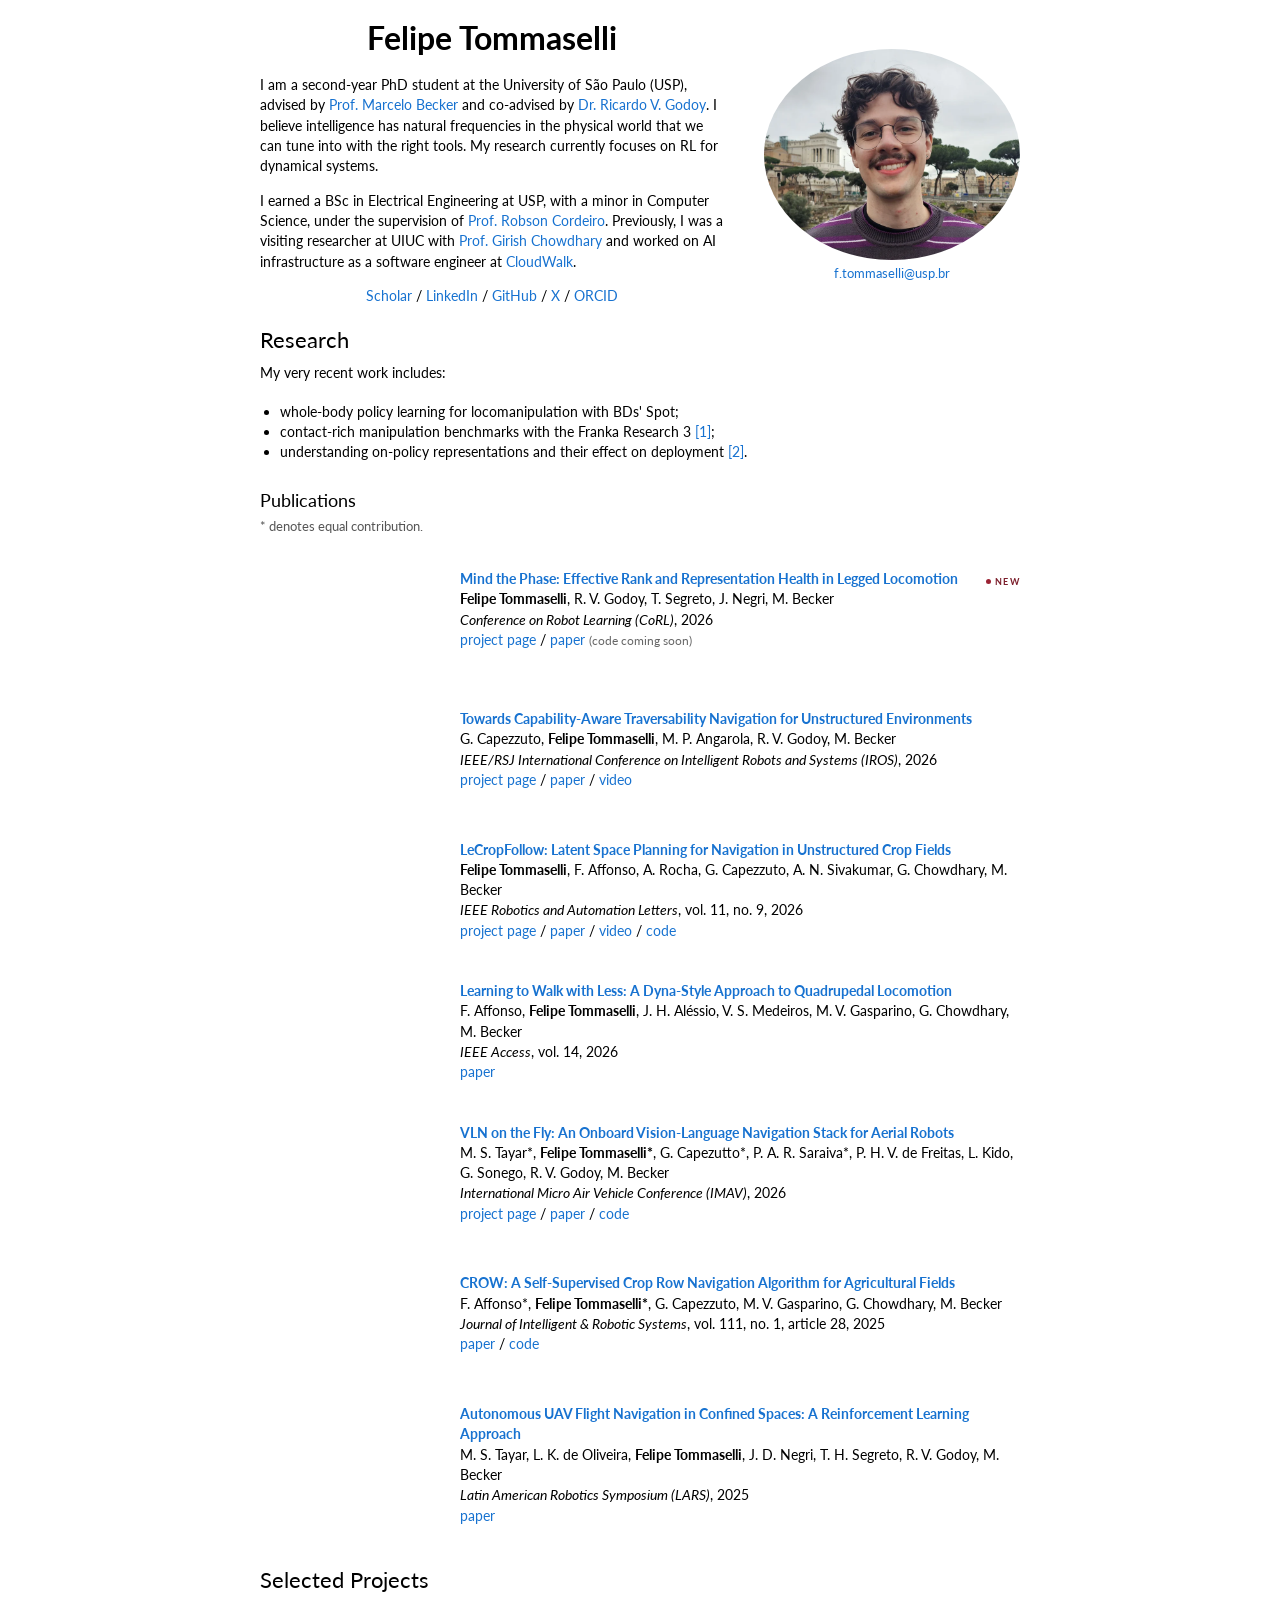
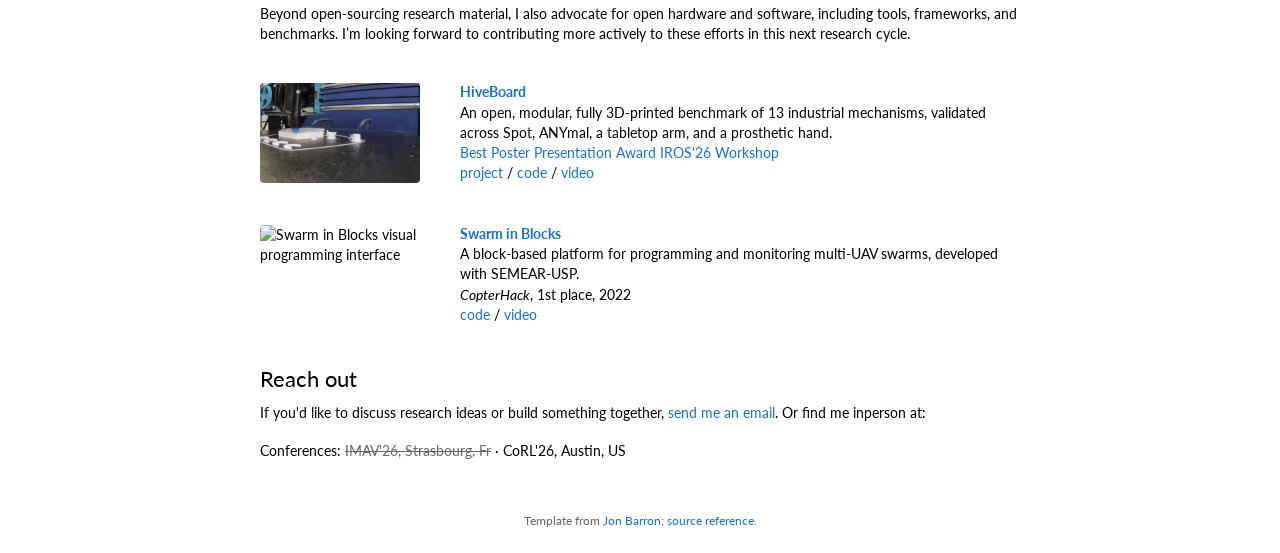
==== commit 3622d3e2: "CoRL26 in person info for contact" ====
--- a/index.html
+++ b/index.html
@@ -28,7 +28,7 @@
   <link rel="preconnect" href="https://fonts.googleapis.com">
   <link rel="preconnect" href="https://fonts.gstatic.com" crossorigin>
   <link rel="stylesheet" href="https://fonts.googleapis.com/css2?family=Lato:wght@400;700&display=swap">
-  <link rel="stylesheet" href="stylesheet.css?v=20261015">
+  <link rel="stylesheet" href="stylesheet.css?v=20261018">
   <script type="application/ld+json">
     {
       "@context": "https://schema.org",
@@ -106,10 +106,11 @@
 
     <h2 class="section-heading">Research</h2>
     <p>
-      My current work includes:
+      My very recent work includes:
     </p>
     <ul>
-      <li>whole-body policy learning for locomanipulation with Boston Dynamics Spot;</li>
+      <!-- obs: keeping BDs' instead of Boston Dynamics for personal taste -->
+      <li>whole-body policy learning for locomanipulation with BDs' Spot;</li>
       <li>contact-rich manipulation benchmarks with the Franka Research 3 <a href="https://hiveboard-bench.github.io/" target="_blank" rel="noopener noreferrer" aria-label="Reference 1: HiveBoard">[1]</a>;</li>
       <li>understanding on-policy representations and their effect on deployment <a href="/mindthephase/" target="_blank" rel="noopener noreferrer" aria-label="Reference 2: Mind the Phase">[2]</a>.</li>
     </ul>
@@ -198,7 +199,7 @@
 
     <h2 class="section-heading">Selected Projects</h2>
     <p class="project-intro">
-      I enjoy building open software and hardware.
+      Beyond open-sourcing research material, I also advocate for open hardware and software, including tools, frameworks, and benchmarks. I’m looking forward to contributing more actively to these efforts in this next research cycle.
     </p>
     <table class="projects" role="presentation">
       <tbody>
@@ -231,6 +232,14 @@
       </tbody>
     </table>
 
+    <h2 class="section-heading" id="reach-out">Reach out</h2>
+    <p>
+      If you'd like to discuss research ideas or build something together, <a href="mailto:f.tommaselli@usp.br">send me an email</a>. Or find me inperson at:
+    </p>
+    <p class="conference-list">
+      Conferences: <s title="Previously attended">IMAV'26, Strasbourg, Fr</s> &middot; CoRL'26, Austin, US
+    </p>
+
     <footer>
       Template from <a href="https://jonbarron.info/" target="_blank" rel="noopener noreferrer">Jon Barron</a>; <a href="https://github.com/jonbarron/jonbarron.github.io" target="_blank" rel="noopener noreferrer">source reference</a>.
     </footer>
--- a/stylesheet.css
+++ b/stylesheet.css
@@ -33,7 +33,7 @@
 }
 
 .header-row > td {
-  padding: 2.5%;
+  padding: 2.5% 2.5% 0.8%;
   vertical-align: middle;
 }
 
@@ -54,6 +54,7 @@
 }
 
 .profile-links {
+  margin-bottom: 5px;
   text-align: center;
 }
 
@@ -79,6 +80,10 @@
   font-weight: 400;
 }
 
+.layout + h2.section-heading {
+  margin-top: 6px;
+}
+
 h3 {
   margin: 24px 2.5% 4px;
   font-size: 18px;
@@ -87,6 +92,14 @@
 
 h2.section-heading + p {
   margin: 8px 2.5% 18px;
+}
+
+.conference-list {
+  margin: 0 2.5% 18px;
+}
+
+.conference-list s {
+  color: #666;
 }
 
 .project-intro {
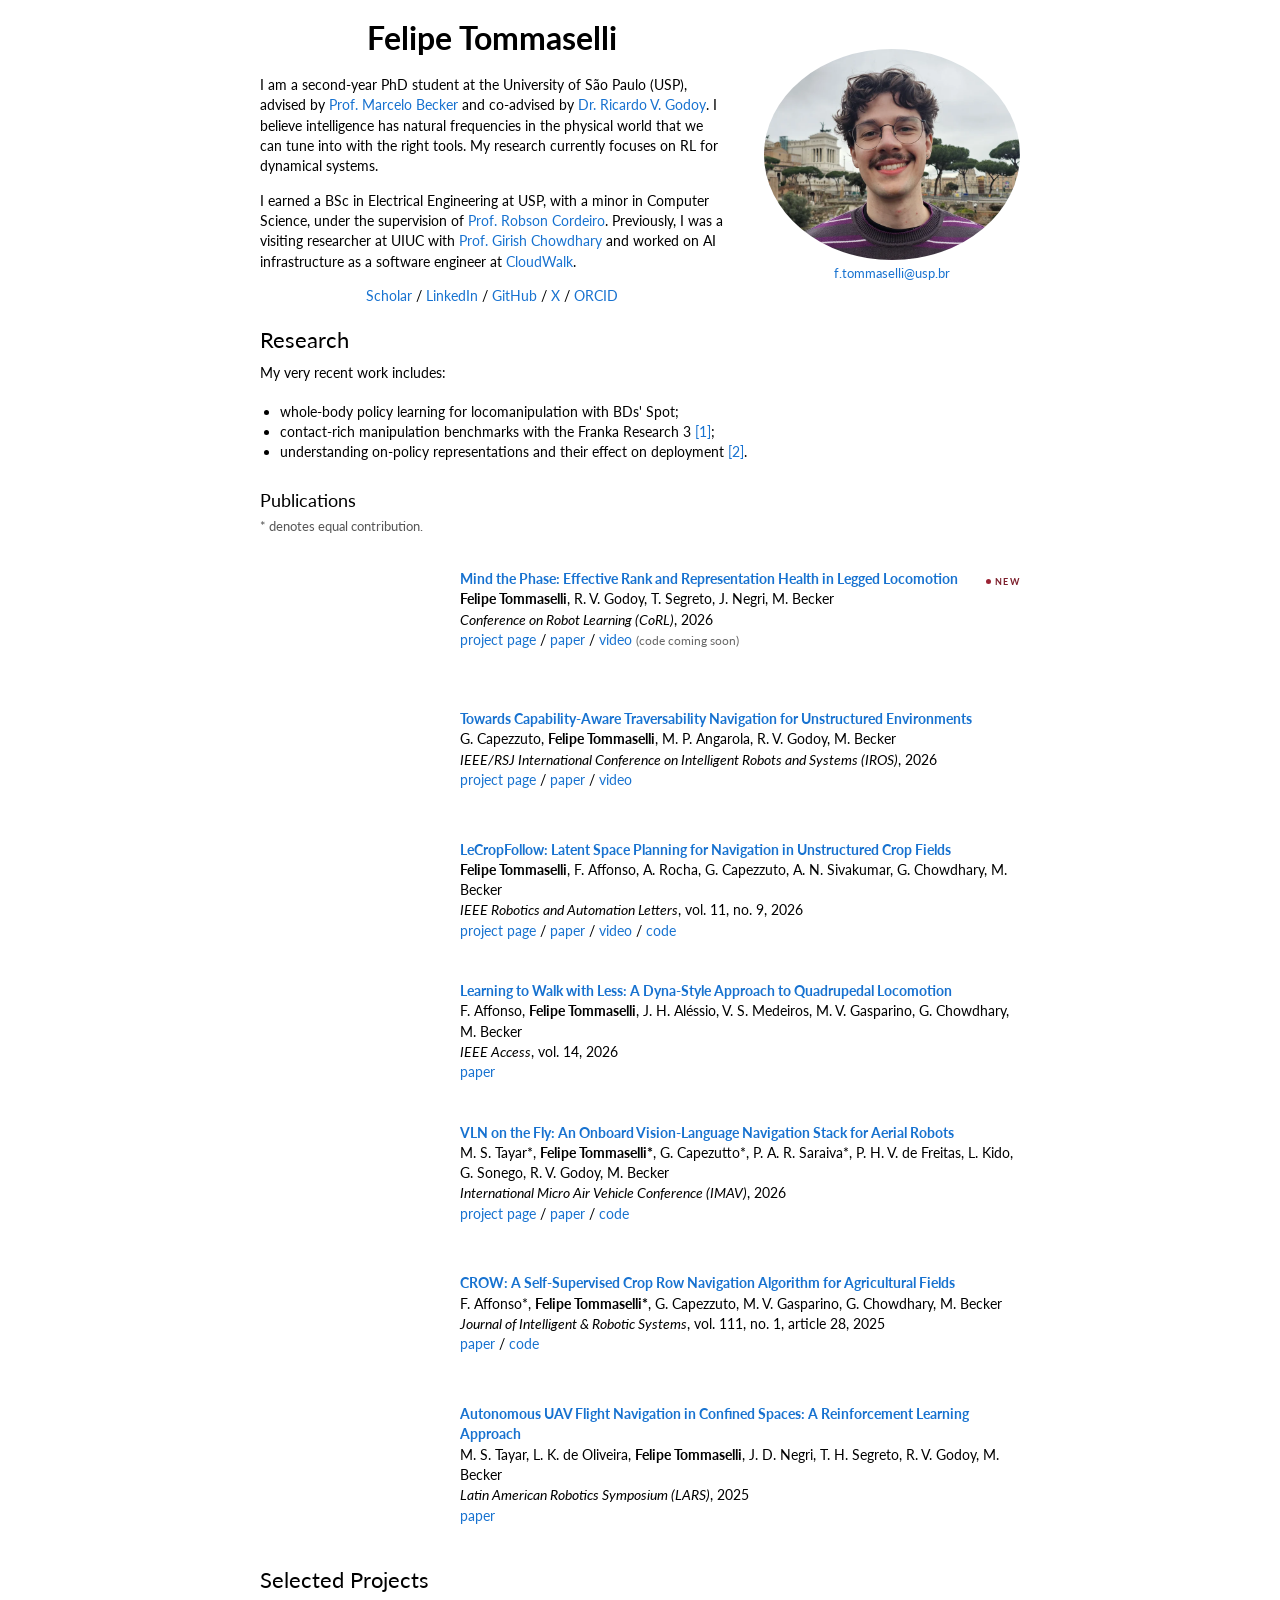
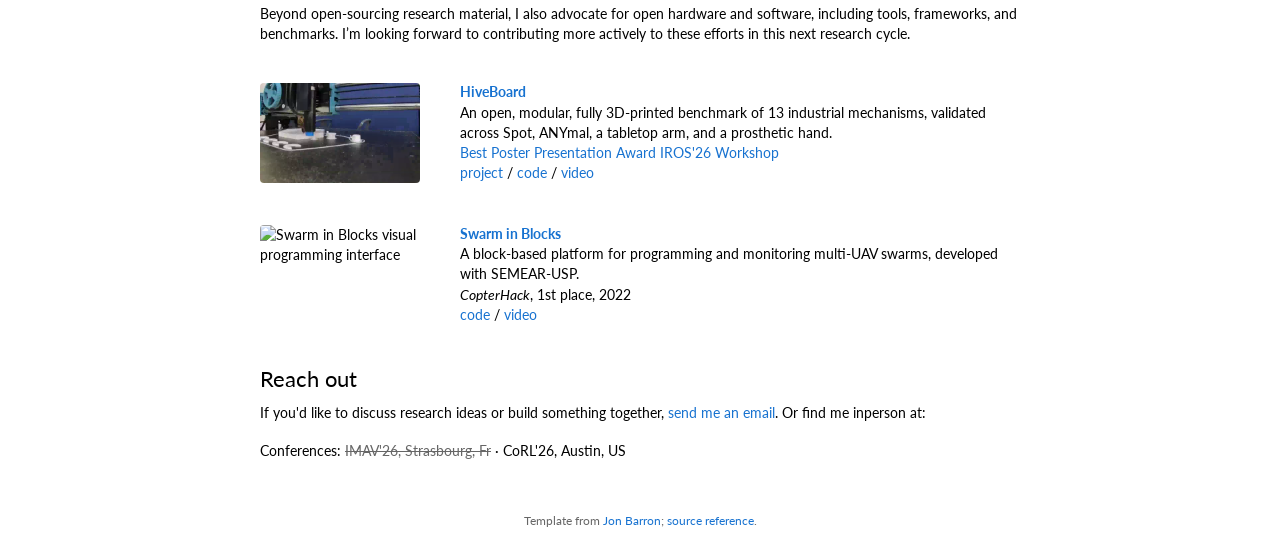
==== commit dd257430: "removing stale gifs + camera-ready corl done" ====
--- a/index.html
+++ b/index.html
@@ -128,7 +128,7 @@
             </div>
             <strong>Felipe Tommaselli</strong>, R. V. Godoy, T. Segreto, J. Negri, M. Becker
             <br><em>Conference on Robot Learning (CoRL)</em>, 2026
-            <br><a href="/mindthephase/" target="_blank" rel="noopener noreferrer">project page</a> / <a href="https://arxiv.org/abs/2609.06958" target="_blank" rel="noopener noreferrer">paper</a> <span class="paper-note">(code coming soon)</span>
+            <br><a href="/mindthephase/" target="_blank" rel="noopener noreferrer">project page</a> / <a href="https://arxiv.org/abs/2609.06958" target="_blank" rel="noopener noreferrer">paper</a> / <a href="https://youtu.be/yegSB-u0E1s" target="_blank" rel="noopener noreferrer">video</a> <span class="paper-note">(code coming soon)</span>
           </td>
         </tr>
         <tr class="publication-row">
@@ -185,15 +185,6 @@
             <br><a href="https://arxiv.org/abs/2508.16807" target="_blank" rel="noopener noreferrer">paper</a>
           </td>
         </tr>
-        <!-- <tr class="publication-row">
-          <td class="preview-cell"><div class="one"><img src="images/publications/cropfollowrl.gif" alt="CropFollowRL under-canopy navigation preview"></div></td>
-          <td class="publication-cell">
-            <a href="https://nature-bots.github.io/assets/camera-ready/CropFollowRL_Arun.pdf" target="_blank" rel="noopener noreferrer"><span class="papertitle">CropFollowRL: Learning Under-Canopy Navigation Policy with Keypoints Abstraction</span></a>
-            <br>A. N. Sivakumar, N. Wang, <strong>Felipe Tommaselli</strong>, M. V. Gasparino, M. Becker, G. Chowdhary
-            <br><em>RSS Workshop on Navigation and Mobile Manipulation in Challenging Environments</em>, 2024
-            <br><a href="https://nature-bots.github.io/assets/camera-ready/CropFollowRL_Arun.pdf" target="_blank" rel="noopener noreferrer">paper</a> / <a href="https://uofi.box.com/s/09xeqz4wekoiujke7fea0msdipiaoj9e" target="_blank" rel="noopener noreferrer">video</a>
-          </td>
-        </tr> -->
       </tbody>
     </table>
 
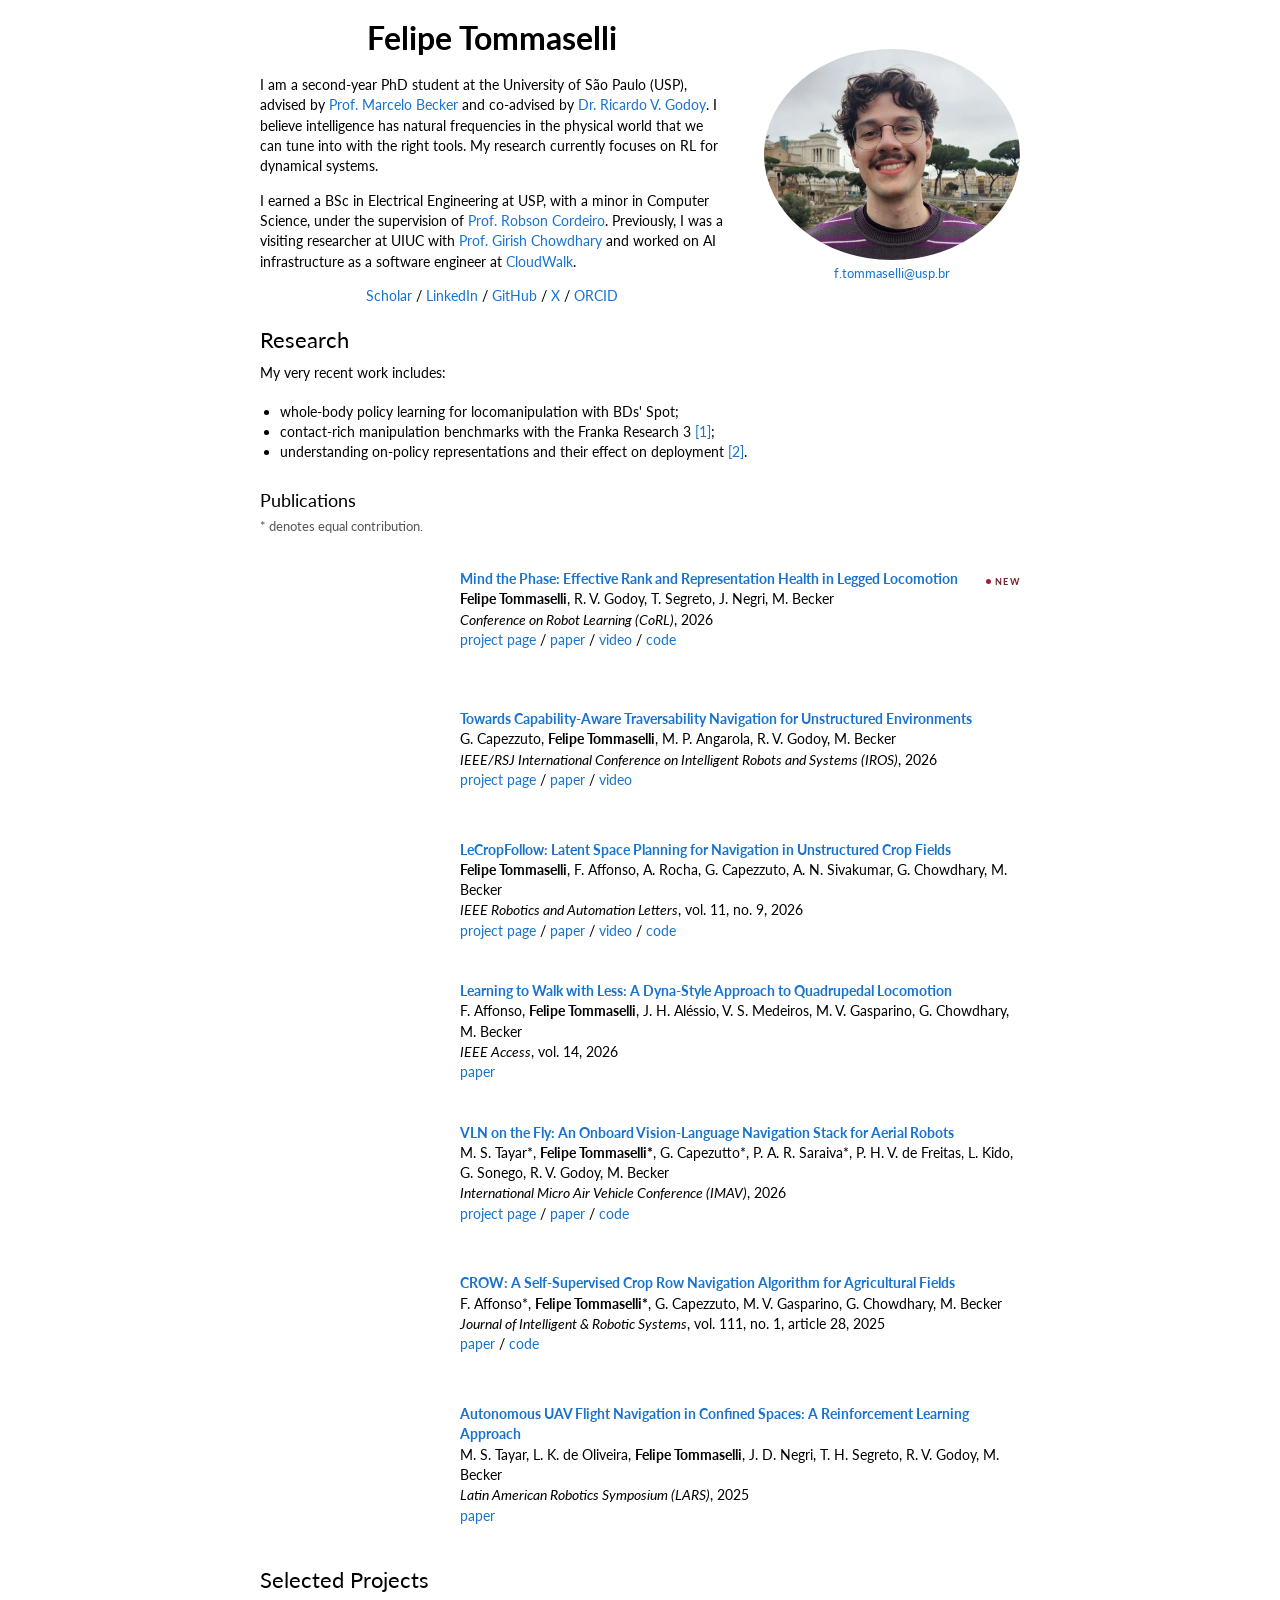
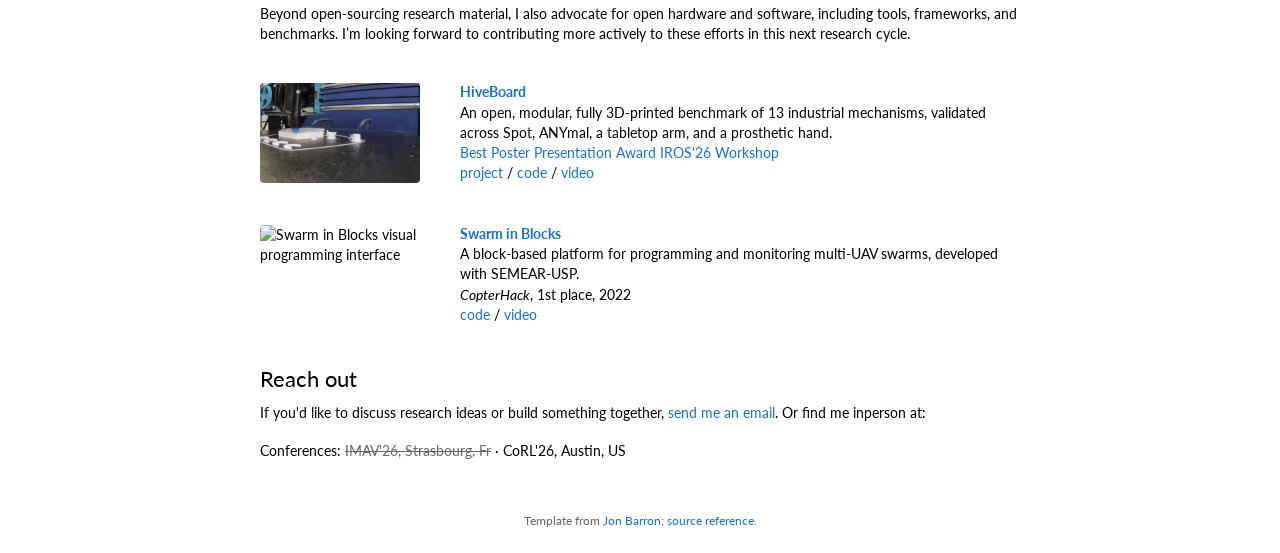
==== commit 57f40240: "corl code released" ====
--- a/index.html
+++ b/index.html
@@ -128,7 +128,7 @@
             </div>
             <strong>Felipe Tommaselli</strong>, R. V. Godoy, T. Segreto, J. Negri, M. Becker
             <br><em>Conference on Robot Learning (CoRL)</em>, 2026
-            <br><a href="/mindthephase/" target="_blank" rel="noopener noreferrer">project page</a> / <a href="https://arxiv.org/abs/2609.06958" target="_blank" rel="noopener noreferrer">paper</a> / <a href="https://youtu.be/yegSB-u0E1s" target="_blank" rel="noopener noreferrer">video</a> <span class="paper-note">(code coming soon)</span>
+            <br><a href="/mindthephase/" target="_blank" rel="noopener noreferrer">project page</a> / <a href="https://arxiv.org/abs/2609.06958" target="_blank" rel="noopener noreferrer">paper</a> / <a href="https://youtu.be/yegSB-u0E1s" target="_blank" rel="noopener noreferrer">video</a> / <a href="https://github.com/EESC-LabRoM/mindthephase" target="_blank" rel="noopener noreferrer">code</a>
           </td>
         </tr>
         <tr class="publication-row">
